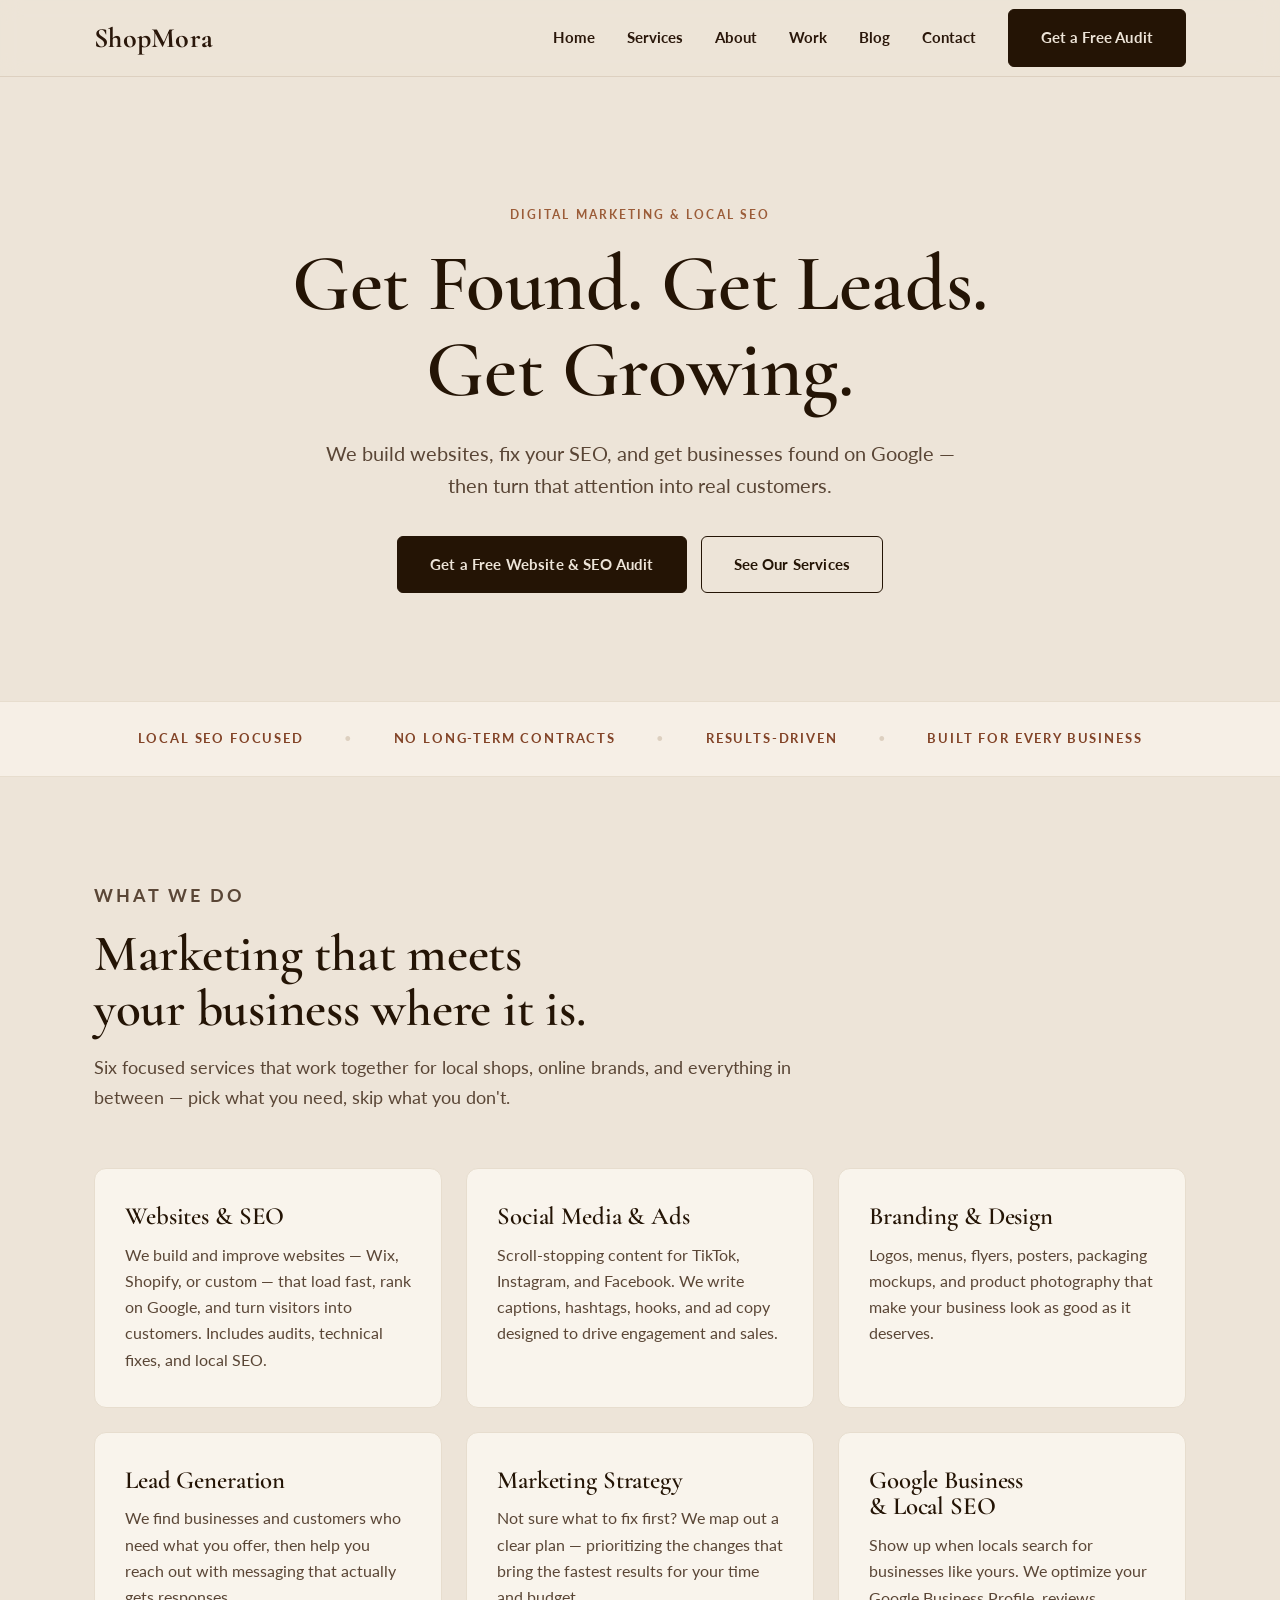
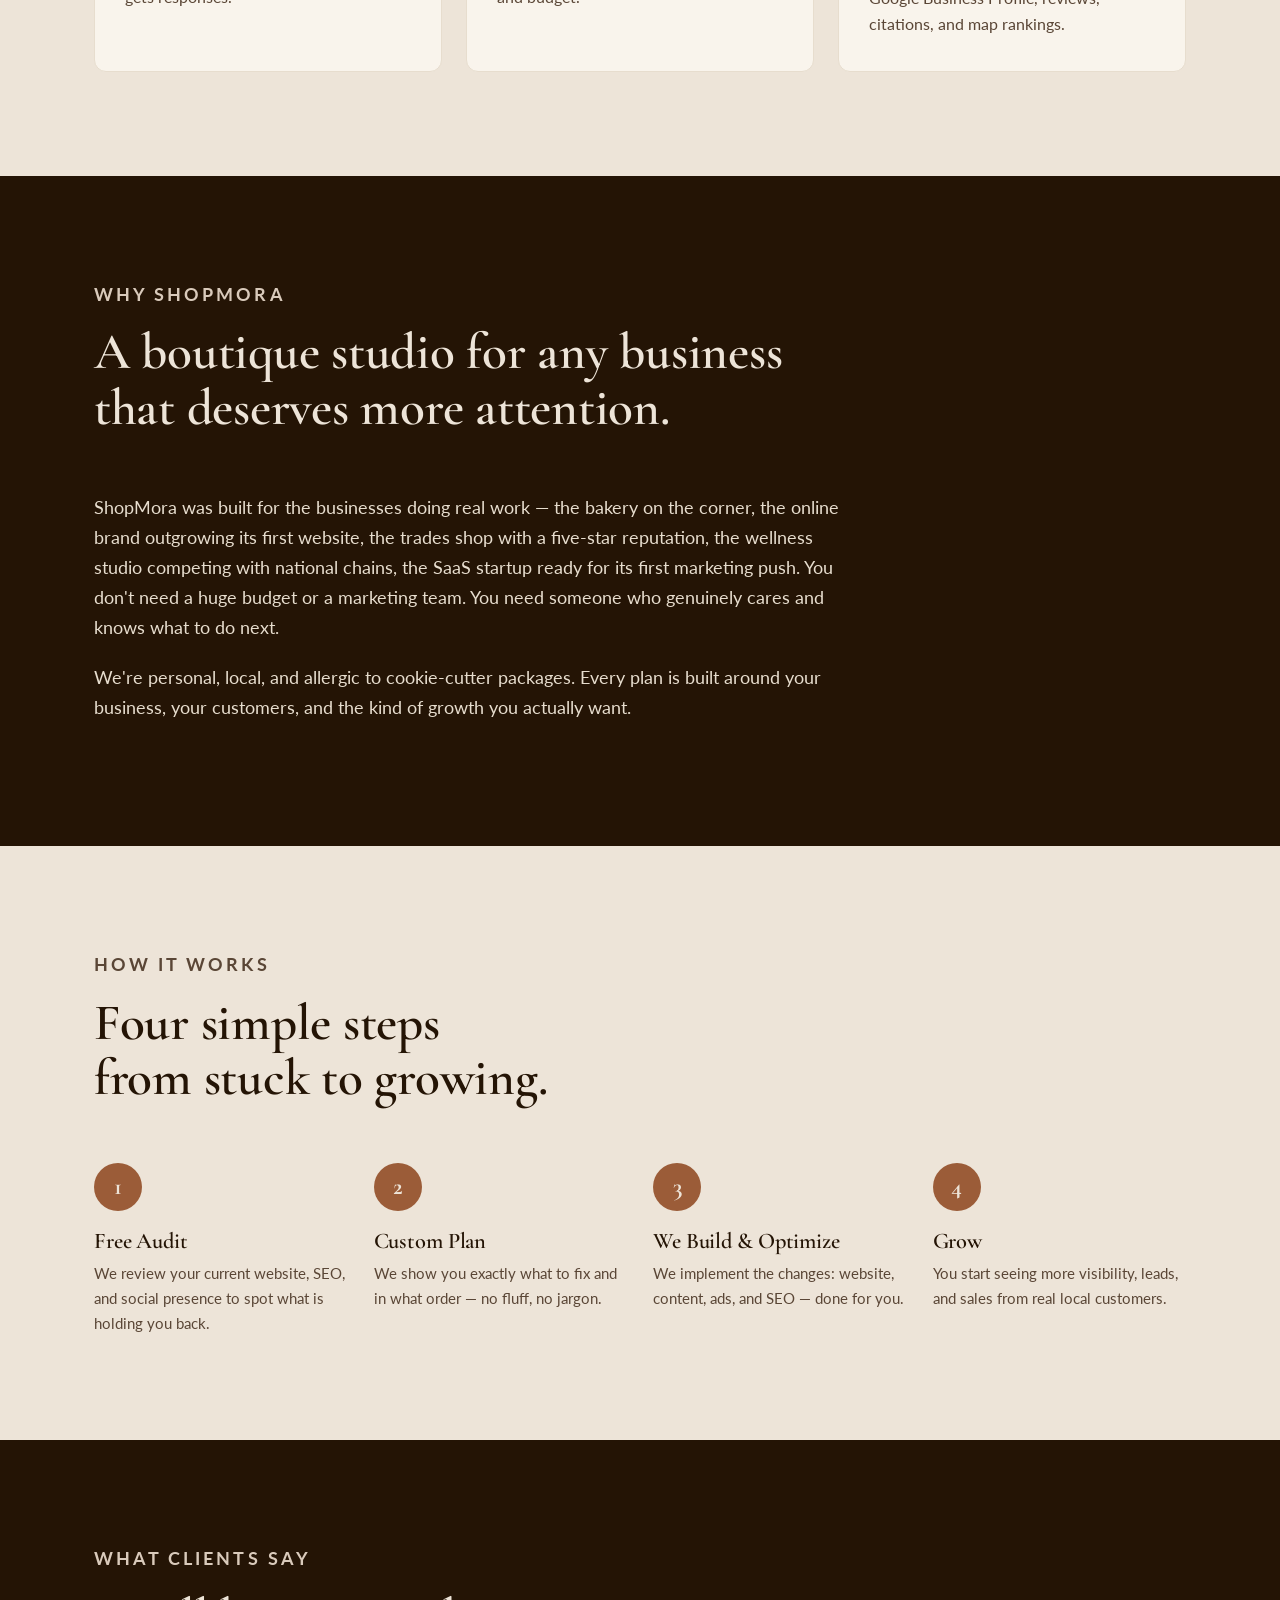
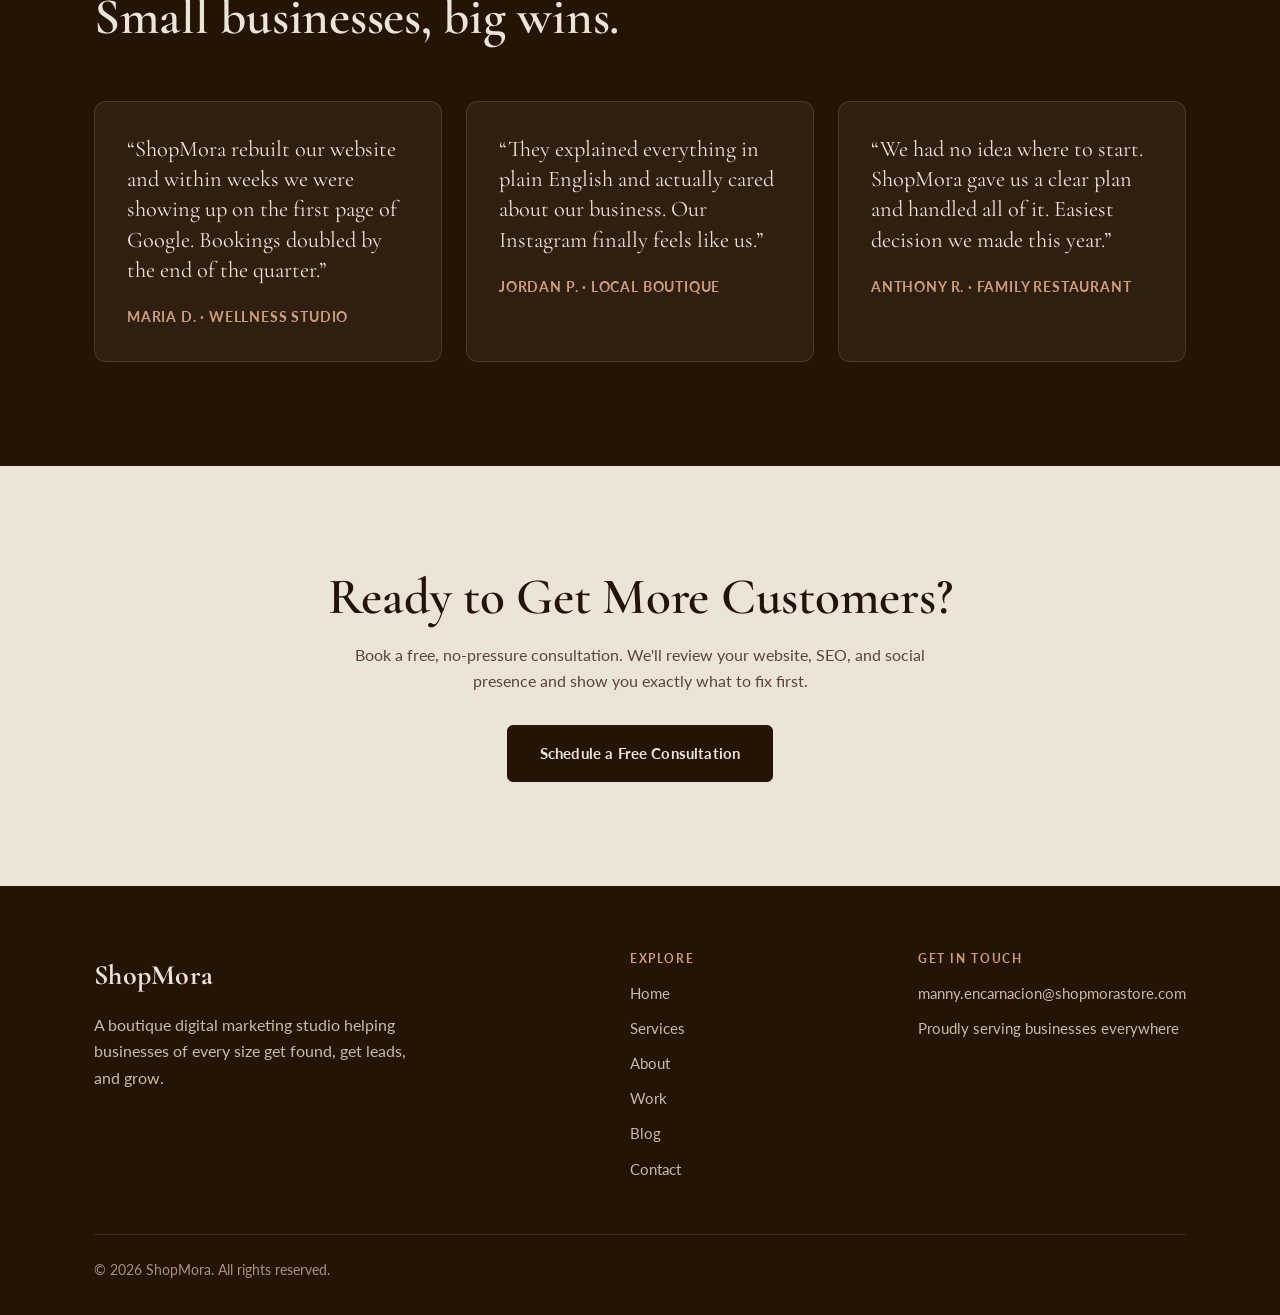
==== index.html @ d922adeb "Add /audit landing page + /thank-you conversion page; fix mobile hero - audit.html: single-offer lan" ====
<!DOCTYPE html>
<html lang="en">
<head>
<meta charset="UTF-8">
<meta name="viewport" content="width=device-width, initial-scale=1">
<title>Digital Marketing &amp; Local SEO for Small Businesses | ShopMora</title>
<meta name="description" content="ShopMora is a boutique digital marketing studio. We build fast websites, rank you on Google, and turn online attention into real customers. Get a free audit.">
<link rel="canonical" href="https://shopmorastore.com/">
<meta property="og:type" content="website">
<meta property="og:title" content="Digital Marketing &amp; Local SEO for Small Businesses | ShopMora">
<meta property="og:description" content="Boutique digital marketing: websites, SEO, social, and strategy that turn attention into customers.">
<meta property="og:url" content="https://shopmorastore.com/">
<meta property="og:image" content="https://shopmorastore.com/assets/og-image.jpg">
<meta name="twitter:card" content="summary_large_image">
<meta name="twitter:title" content="Digital Marketing &amp; Local SEO for Small Businesses | ShopMora">
<meta name="twitter:description" content="Boutique digital marketing: websites, SEO, social, and strategy that turn attention into customers.">
<link rel="preconnect" href="https://fonts.googleapis.com">
<link rel="preconnect" href="https://fonts.gstatic.com" crossorigin>
<link href="https://fonts.googleapis.com/css2?family=Cormorant+Garamond:wght@500;600;700&family=Lato:wght@400;700&display=swap" rel="stylesheet">
<link rel="stylesheet" href="styles.css">
<script type="application/ld+json">
{"@context":"https://schema.org","@type":"ProfessionalService","name":"ShopMora",
"description":"Boutique digital marketing studio offering websites, SEO, social media, branding, and marketing strategy for small businesses.",
"url":"https://shopmorastore.com","email":"manny.encarnacion@shopmorastore.com",
"areaServed":"US","priceRange":"$$",
"serviceType":["Web Design","Search Engine Optimization","Local SEO","Social Media Marketing","Branding","Marketing Strategy"]}
</script>
</head>
<body>
<a href="#main" class="skip">Skip to content</a>

<header class="site">
  <div class="wrap nav">
    <a class="brand" href="/">ShopMora</a>
    <nav class="nav-links" id="nav" aria-label="Primary">
      <a href="/">Home</a>
      <a href="/services">Services</a>
      <a href="/about">About</a>
      <a href="/work">Work</a>
      <a href="/blog">Blog</a>
      <a href="/contact">Contact</a>
      <a class="btn btn-primary" href="/contact">Get a Free Audit</a>
    </nav>
    <button class="menu-toggle" aria-label="Menu" aria-expanded="false" aria-controls="nav">&#9776;</button>
  </div>
</header>

<main id="main">
  <section class="hero">
    <div class="wrap">
      <p class="eyebrow">Digital Marketing &amp; Local SEO</p>
      <h1>Get Found. Get Leads.<br class="br-lg">Get Growing.</h1>
      <p class="lead">We build websites, fix your SEO, and get businesses found on Google &mdash; then turn that attention into real customers.</p>
      <div class="hero-actions">
        <a class="btn btn-primary" href="/contact">Get a Free Website &amp; SEO Audit</a>
        <a class="btn btn-ghost" href="/services">See Our Services</a>
      </div>
    </div>
  </section>

  <div class="trust">
    <div class="wrap">
      <span>Local SEO Focused</span><span class="dot">&bull;</span>
      <span>No Long-Term Contracts</span><span class="dot">&bull;</span>
      <span>Results-Driven</span><span class="dot">&bull;</span>
      <span>Built for Every Business</span>
    </div>
  </div>

  <section>
    <div class="wrap">
      <div class="section-head reveal">
        <p class="eyebrow">What We Do</p>
        <h2>Marketing that meets your business where it is.</h2>
        <p>Six focused services that work together for local shops, online brands, and everything in between &mdash; pick what you need, skip what you don't.</p>
      </div>
      <div class="grid">
        <div class="card reveal"><h3>Websites &amp; SEO</h3><p>We build and improve websites &mdash; Wix, Shopify, or custom &mdash; that load fast, rank on Google, and turn visitors into customers. Includes audits, technical fixes, and local SEO.</p></div>
        <div class="card reveal"><h3>Social Media &amp; Ads</h3><p>Scroll-stopping content for TikTok, Instagram, and Facebook. We write captions, hashtags, hooks, and ad copy designed to drive engagement and sales.</p></div>
        <div class="card reveal"><h3>Branding &amp; Design</h3><p>Logos, menus, flyers, posters, packaging mockups, and product photography that make your business look as good as it deserves.</p></div>
        <div class="card reveal"><h3>Lead Generation</h3><p>We find businesses and customers who need what you offer, then help you reach out with messaging that actually gets responses.</p></div>
        <div class="card reveal"><h3>Marketing Strategy</h3><p>Not sure what to fix first? We map out a clear plan &mdash; prioritizing the changes that bring the fastest results for your time and budget.</p></div>
        <div class="card reveal"><h3>Google Business &amp; Local SEO</h3><p>Show up when locals search for businesses like yours. We optimize your Google Business Profile, reviews, citations, and map rankings.</p></div>
      </div>
    </div>
  </section>

  <section class="band-dark">
    <div class="wrap">
      <div class="section-head reveal">
        <p class="eyebrow">Why ShopMora</p>
        <h2>A boutique studio for any business that deserves more attention.</h2>
      </div>
      <div class="prose reveal">
        <p>ShopMora was built for the businesses doing real work &mdash; the bakery on the corner, the online brand outgrowing its first website, the trades shop with a five-star reputation, the wellness studio competing with national chains, the SaaS startup ready for its first marketing push. You don't need a huge budget or a marketing team. You need someone who genuinely cares and knows what to do next.</p>
        <p>We're personal, local, and allergic to cookie-cutter packages. Every plan is built around your business, your customers, and the kind of growth you actually want.</p>
      </div>
    </div>
  </section>

  <section>
    <div class="wrap">
      <div class="section-head reveal">
        <p class="eyebrow">How It Works</p>
        <h2>Four simple steps from stuck to growing.</h2>
      </div>
      <div class="steps">
        <div class="step reveal"><div class="num">1</div><h3>Free Audit</h3><p>We review your current website, SEO, and social presence to spot what is holding you back.</p></div>
        <div class="step reveal"><div class="num">2</div><h3>Custom Plan</h3><p>We show you exactly what to fix and in what order &mdash; no fluff, no jargon.</p></div>
        <div class="step reveal"><div class="num">3</div><h3>We Build &amp; Optimize</h3><p>We implement the changes: website, content, ads, and SEO &mdash; done for you.</p></div>
        <div class="step reveal"><div class="num">4</div><h3>Grow</h3><p>You start seeing more visibility, leads, and sales from real local customers.</p></div>
      </div>
    </div>
  </section>

  <section class="band-dark">
    <div class="wrap">
      <div class="section-head reveal">
        <p class="eyebrow">What Clients Say</p>
        <h2>Small businesses, big wins.</h2>
      </div>
      <div class="quotes">
        <div class="quote reveal"><blockquote>&ldquo;ShopMora rebuilt our website and within weeks we were showing up on the first page of Google. Bookings doubled by the end of the quarter.&rdquo;</blockquote><cite>Maria D. &middot; Wellness Studio</cite></div>
        <div class="quote reveal"><blockquote>&ldquo;They explained everything in plain English and actually cared about our business. Our Instagram finally feels like us.&rdquo;</blockquote><cite>Jordan P. &middot; Local Boutique</cite></div>
        <div class="quote reveal"><blockquote>&ldquo;We had no idea where to start. ShopMora gave us a clear plan and handled all of it. Easiest decision we made this year.&rdquo;</blockquote><cite>Anthony R. &middot; Family Restaurant</cite></div>
      </div>
    </div>
  </section>

  <section class="cta">
    <div class="wrap reveal">
      <h2>Ready to Get More Customers?</h2>
      <p>Book a free, no-pressure consultation. We'll review your website, SEO, and social presence and show you exactly what to fix first.</p>
      <a class="btn btn-primary" href="/contact">Schedule a Free Consultation</a>
    </div>
  </section>
</main>

<footer class="site">
  <div class="wrap">
    <div class="foot-grid">
      <div>
        <a class="brand" href="/">ShopMora</a>
        <p style="margin-top:14px;max-width:320px;">A boutique digital marketing studio helping businesses of every size get found, get leads, and grow.</p>
      </div>
      <div>
        <h4>Explore</h4>
        <ul>
          <li><a href="/">Home</a></li>
          <li><a href="/services">Services</a></li>
          <li><a href="/about">About</a></li>
          <li><a href="/work">Work</a></li>
          <li><a href="/blog">Blog</a></li>
          <li><a href="/contact">Contact</a></li>
        </ul>
      </div>
      <div>
        <h4>Get in Touch</h4>
        <ul>
          <li><a href="mailto:manny.encarnacion@shopmorastore.com">manny.encarnacion@shopmorastore.com</a></li>
          <li>Proudly serving businesses everywhere</li>
        </ul>
      </div>
    </div>
    <div class="foot-bottom">&copy; <span id="yr"></span> ShopMora. All rights reserved.</div>
  </div>
</footer>

<script>
document.getElementById('yr').textContent=new Date().getFullYear();
(function(){var t=document.querySelector('.menu-toggle'),n=document.getElementById('nav');
if(t)t.addEventListener('click',function(){var o=n.classList.toggle('open');t.setAttribute('aria-expanded',o)});
var els=document.querySelectorAll('.reveal');
if('IntersectionObserver'in window){var io=new IntersectionObserver(function(es){es.forEach(function(e){if(e.isIntersecting){e.target.classList.add('in');io.unobserve(e.target)}})},{threshold:.12});els.forEach(function(el){io.observe(el)})}
else{els.forEach(function(el){el.classList.add('in')})}})();
</script>
</body>
</html>
---- styles.css ----
/* ShopMora — luxury system (brand: cream/brown, Cormorant + Lato) */
:root{
  --cream:#ede4d8; --surface:#f6efe6; --surface-2:#f9f4ec;
  --ink:#241405; --text:#2a170a; --muted:#5a4636; --muted-1:#5a4636;
  --brown:#9b5c38; --brown-deep:#824327; --line:#ddd0c0; --line-soft:#e7ddce;
  --max:1140px; --radius:12px;
  --shadow:0 18px 40px rgba(42,23,10,.09);
}
*{box-sizing:border-box;margin:0;padding:0}
html{scroll-behavior:smooth}
body{font-family:'Lato',system-ui,-apple-system,sans-serif;color:var(--text);background:var(--cream);line-height:1.65;-webkit-font-smoothing:antialiased;text-rendering:optimizeLegibility}
h1,h2,h3,h4{font-family:'Cormorant Garamond',Georgia,serif;font-weight:600;line-height:1.08;letter-spacing:-.005em;color:var(--ink);text-wrap:balance}
a{color:inherit;text-decoration:none}
img{max-width:100%;height:auto;display:block}
.wrap{max-width:var(--max);margin:0 auto;padding:0 24px}
.skip{position:absolute;left:-9999px}
.skip:focus{left:12px;top:12px;z-index:100;background:var(--ink);color:var(--cream);padding:10px 18px;border-radius:6px}
.eyebrow{text-transform:uppercase;letter-spacing:.17em;font-size:.76rem;font-weight:700;color:var(--brown);margin-bottom:16px}

/* buttons */
.btn{display:inline-block;padding:15px 32px;border-radius:6px;font-weight:700;font-size:.95rem;letter-spacing:.01em;cursor:pointer;border:1.5px solid var(--ink);transition:transform .2s ease,background .2s ease,color .2s ease,border-color .2s ease}
.btn:focus-visible{outline:3px solid var(--brown);outline-offset:3px}
.btn-primary{background:var(--ink);color:var(--cream)}
.btn-primary:hover{background:var(--brown);border-color:var(--brown);transform:translateY(-2px)}
.btn-ghost{background:transparent;color:var(--ink)}
.btn-ghost:hover{background:var(--ink);color:var(--cream)}

/* header */
header.site{position:sticky;top:0;z-index:50;background:rgba(237,228,216,.9);backdrop-filter:blur(10px);border-bottom:1px solid var(--line)}
.nav{display:flex;align-items:center;justify-content:space-between;height:76px}
.brand{font-family:'Cormorant Garamond',serif;font-size:1.75rem;font-weight:700;letter-spacing:.01em}
.nav-links{display:flex;align-items:center;gap:32px}
.nav-links a{font-size:.95rem;font-weight:700}
.nav-links a:not(.btn):hover{color:var(--brown)}
.menu-toggle{display:none;background:none;border:0;font-size:1.5rem;cursor:pointer;color:var(--ink)}

/* sections */
section{padding:104px 0}
.section-head{max-width:720px;margin-bottom:56px}
.section-head h2{font-size:clamp(2.1rem,4.5vw,3.2rem);margin-bottom:16px}
.section-head p{font-size:1.12rem;color:var(--muted-1)}

/* hero */
.hero{padding:128px 0 108px;text-align:center}
.hero h1{font-size:clamp(2.4rem,6.5vw,5rem)}
.hero .lead{font-size:1.22rem;max-width:660px;margin:24px auto 34px;color:var(--muted-1)}
.hero-actions{display:flex;gap:14px;justify-content:center;flex-wrap:wrap}

/* trust strip */
.trust{background:var(--surface);border-block:1px solid var(--line-soft);padding:26px 0}
.trust .wrap{display:flex;gap:14px 40px;justify-content:center;flex-wrap:wrap;align-items:center}
.trust span{font-size:.82rem;letter-spacing:.14em;text-transform:uppercase;font-weight:700;color:var(--brown-deep)}
.trust .dot{color:var(--line);font-weight:400}

/* grid cards */
.grid{display:grid;grid-template-columns:repeat(3,1fr);gap:24px}
.grid--cards{align-items:start}
.card{display:flex;flex-direction:column;background:var(--surface-2);border:1px solid var(--line-soft);border-radius:var(--radius);padding:34px 30px;transition:transform .22s ease,box-shadow .22s ease}
.card .eyebrow{margin-bottom:14px}
.card-foot{margin-top:22px}
.card:hover{transform:translateY(-4px);box-shadow:var(--shadow)}
.card h3{font-size:1.55rem;margin-bottom:12px}
.card p{color:var(--muted-1);font-size:.99rem}

/* steps */
.steps{display:grid;grid-template-columns:repeat(4,1fr);gap:26px}
.step .num{width:48px;height:48px;border-radius:50%;background:var(--brown);color:var(--cream);display:flex;align-items:center;justify-content:center;font-family:'Cormorant Garamond',serif;font-size:1.5rem;font-weight:700;margin-bottom:18px}
.step h3{font-size:1.4rem;margin-bottom:8px}
.step p{color:var(--muted-1);font-size:.95rem}

/* dark band */
.band-dark{background:var(--ink);color:var(--cream)}
.band-dark h2,.band-dark h3,.band-dark .brand{color:var(--cream)}
.band-dark p{color:#d9cabb}
.band-dark .eyebrow{color:#cf9d7c}

/* testimonials */
.quotes{display:grid;grid-template-columns:repeat(3,1fr);gap:24px}
.quote{background:rgba(255,255,255,.05);border:1px solid rgba(255,255,255,.12);border-radius:var(--radius);padding:32px}
.quote blockquote{font-family:'Cormorant Garamond',serif;font-size:1.4rem;line-height:1.35;margin-bottom:18px}
.quote cite{font-style:normal;font-size:.85rem;letter-spacing:.06em;color:#cf9d7c;font-weight:700;text-transform:uppercase}

/* cta */
.cta{text-align:center}
.cta h2{font-size:clamp(2.1rem,4.5vw,3.2rem);margin-bottom:16px}
.cta p{max-width:600px;margin:0 auto 30px;color:var(--muted-1)}
.band-dark.cta p{color:#d9cabb}

/* tags / prose */
.tag-row{display:flex;flex-wrap:wrap;gap:12px}
.tag{background:var(--surface-2);border:1px solid var(--line-soft);border-radius:40px;padding:9px 20px;font-size:.9rem;font-weight:700}
.band-dark .tag{background:rgba(255,255,255,.06);border-color:rgba(255,255,255,.14);color:var(--cream)}
.band-dark .prose p{color:#e7ddce}
.band-dark .lead,.band-dark .section-head p{color:#d9cabb}
.prose{max-width:760px}
.prose p{font-size:1.14rem;color:var(--muted-1);margin-bottom:20px}

/* contact */
.contact-grid{display:grid;grid-template-columns:1.1fr .9fr;gap:56px;align-items:start}
.field{margin-bottom:20px}
.field label{display:block;font-weight:700;font-size:.88rem;margin-bottom:7px}
.field input,.field textarea{width:100%;padding:14px 16px;font-size:16px;font-family:inherit;border:1.5px solid var(--line);border-radius:6px;background:var(--surface-2);color:var(--text)}
.field input:focus,.field textarea:focus{outline:none;border-color:var(--brown)}
.field textarea{min-height:150px;resize:vertical}
.contact-info h3{font-size:1.7rem;margin-bottom:18px}
.contact-info p{margin-bottom:16px;color:var(--muted-1)}
.contact-info strong{color:var(--ink)}
form .btn{width:100%;margin-top:4px}

/* footer */
footer.site{background:var(--ink);color:#cbbaa8;padding:66px 0 34px}
footer.site .brand{color:var(--cream)}
.foot-grid{display:grid;grid-template-columns:2fr 1fr 1fr;gap:40px;margin-bottom:42px}
footer.site h4{font-family:'Lato',sans-serif;text-transform:uppercase;letter-spacing:.13em;font-size:.78rem;color:#cf9d7c;margin-bottom:16px;font-weight:700}
footer.site ul{list-style:none}
footer.site li{margin-bottom:10px;font-size:.95rem}
footer.site a:hover{color:var(--cream)}
.foot-bottom{border-top:1px solid rgba(255,255,255,.12);padding-top:24px;font-size:.85rem;color:#a8937d}

/* scroll reveal */
.reveal{opacity:0;transform:translateY(18px);transition:opacity .6s ease,transform .6s ease}
.reveal.in{opacity:1;transform:none}

/* responsive */
@media(max-width:900px){.grid,.steps,.quotes{grid-template-columns:1fr 1fr}.contact-grid{grid-template-columns:1fr;gap:40px}.foot-grid{grid-template-columns:1fr 1fr}}
@media(max-width:640px){
  section{padding:68px 0}
  .grid,.steps,.quotes,.foot-grid{grid-template-columns:1fr}
  /* hero — mobile */
  .hero{padding:56px 0 60px}
  .hero .eyebrow{font-size:.68rem;letter-spacing:.1em;margin-bottom:12px}
  .hero h1{font-size:2.5rem;line-height:1.06}
  .hero .lead{font-size:1.02rem;line-height:1.55;margin:16px auto 28px}
  .hero-actions{flex-direction:column;gap:10px}
  .hero-actions .btn{width:100%}
  .br-lg{display:none}
  .nav-links{display:none}
  .nav-links.open{display:flex;flex-direction:column;position:absolute;top:76px;left:0;right:0;background:var(--cream);border-bottom:1px solid var(--line);padding:20px 24px;gap:18px}
  .menu-toggle{display:block}
}

/* ── landing page (/audit) ───────────────────────────────── */
.lp-head .nav{height:68px}
.lp-tel{font-weight:700;font-size:.95rem;color:var(--ink)}
.lp-tel:hover{color:var(--brown)}
.lp-hero{padding:64px 0 72px}
.lp-grid{display:grid;grid-template-columns:1.05fr .95fr;gap:56px;align-items:center}
.lp-copy h1{font-size:clamp(2.3rem,4.4vw,3.6rem);margin-bottom:20px}
.lp-copy .lead{font-size:1.16rem;color:var(--muted-1);margin-bottom:28px;max-width:56ch}
.lp-ticks{list-style:none;display:grid;gap:12px}
.lp-ticks li{position:relative;padding-left:30px;font-weight:700;font-size:.98rem}
.lp-ticks li::before{content:"";position:absolute;left:0;top:.42em;width:16px;height:9px;border-left:2.5px solid var(--brown);border-bottom:2.5px solid var(--brown);transform:rotate(-45deg)}
.lp-formcard{background:var(--surface-2);border:1px solid var(--line-soft);border-radius:var(--radius);padding:36px 32px;box-shadow:var(--shadow)}
.lp-formtitle{font-size:1.85rem;margin-bottom:6px}
.lp-formsub{font-size:.94rem;color:var(--muted-1);margin-bottom:24px}
.lp-hint{font-size:.82rem;color:var(--muted-1);margin-top:7px}
.lp-fineprint{font-size:.8rem;color:var(--muted-1);margin-top:14px;text-align:center;line-height:1.5}
.lp-h2{font-size:clamp(2.1rem,4.5vw,3.2rem);margin-bottom:24px}
.lp-foot{border:0;padding-top:0;display:flex;gap:18px;flex-wrap:wrap;justify-content:space-between;align-items:center}
.steps--3{grid-template-columns:repeat(3,1fr)}
.band-dark .lp-btn-invert{background:var(--cream);color:var(--ink);border-color:var(--cream)}
.band-dark .lp-btn-invert:hover{background:var(--brown);border-color:var(--brown);color:var(--cream)}
.band-dark .lp-btn-ghost-dark{color:var(--cream);border-color:var(--cream)}
.band-dark .lp-btn-ghost-dark:hover{background:var(--cream);color:var(--ink)}

/* ── thank-you ───────────────────────────────────────────── */
.ty-hero{padding:88px 0 56px}
.ty-mark{width:66px;height:66px;margin:0 auto 26px;border-radius:50%;background:var(--brown);color:var(--cream);display:flex;align-items:center;justify-content:center}
.ty-mark svg{width:32px;height:32px}
.ty-next{padding-top:32px}

@media(max-width:900px){
  .lp-grid{grid-template-columns:1fr;gap:40px}
  .steps--3{grid-template-columns:1fr}
}
@media(max-width:640px){
  .lp-hero{padding:44px 0 56px}
  .lp-copy h1{font-size:2.2rem}
  .lp-copy .lead{font-size:1.02rem}
  .lp-formcard{padding:28px 22px}
  .lp-foot{justify-content:center;text-align:center}
  .ty-hero{padding:60px 0 44px}
}

@media(prefers-reduced-motion:reduce){*{transition:none!important;animation:none!important;scroll-behavior:auto}.reveal{opacity:1;transform:none}}
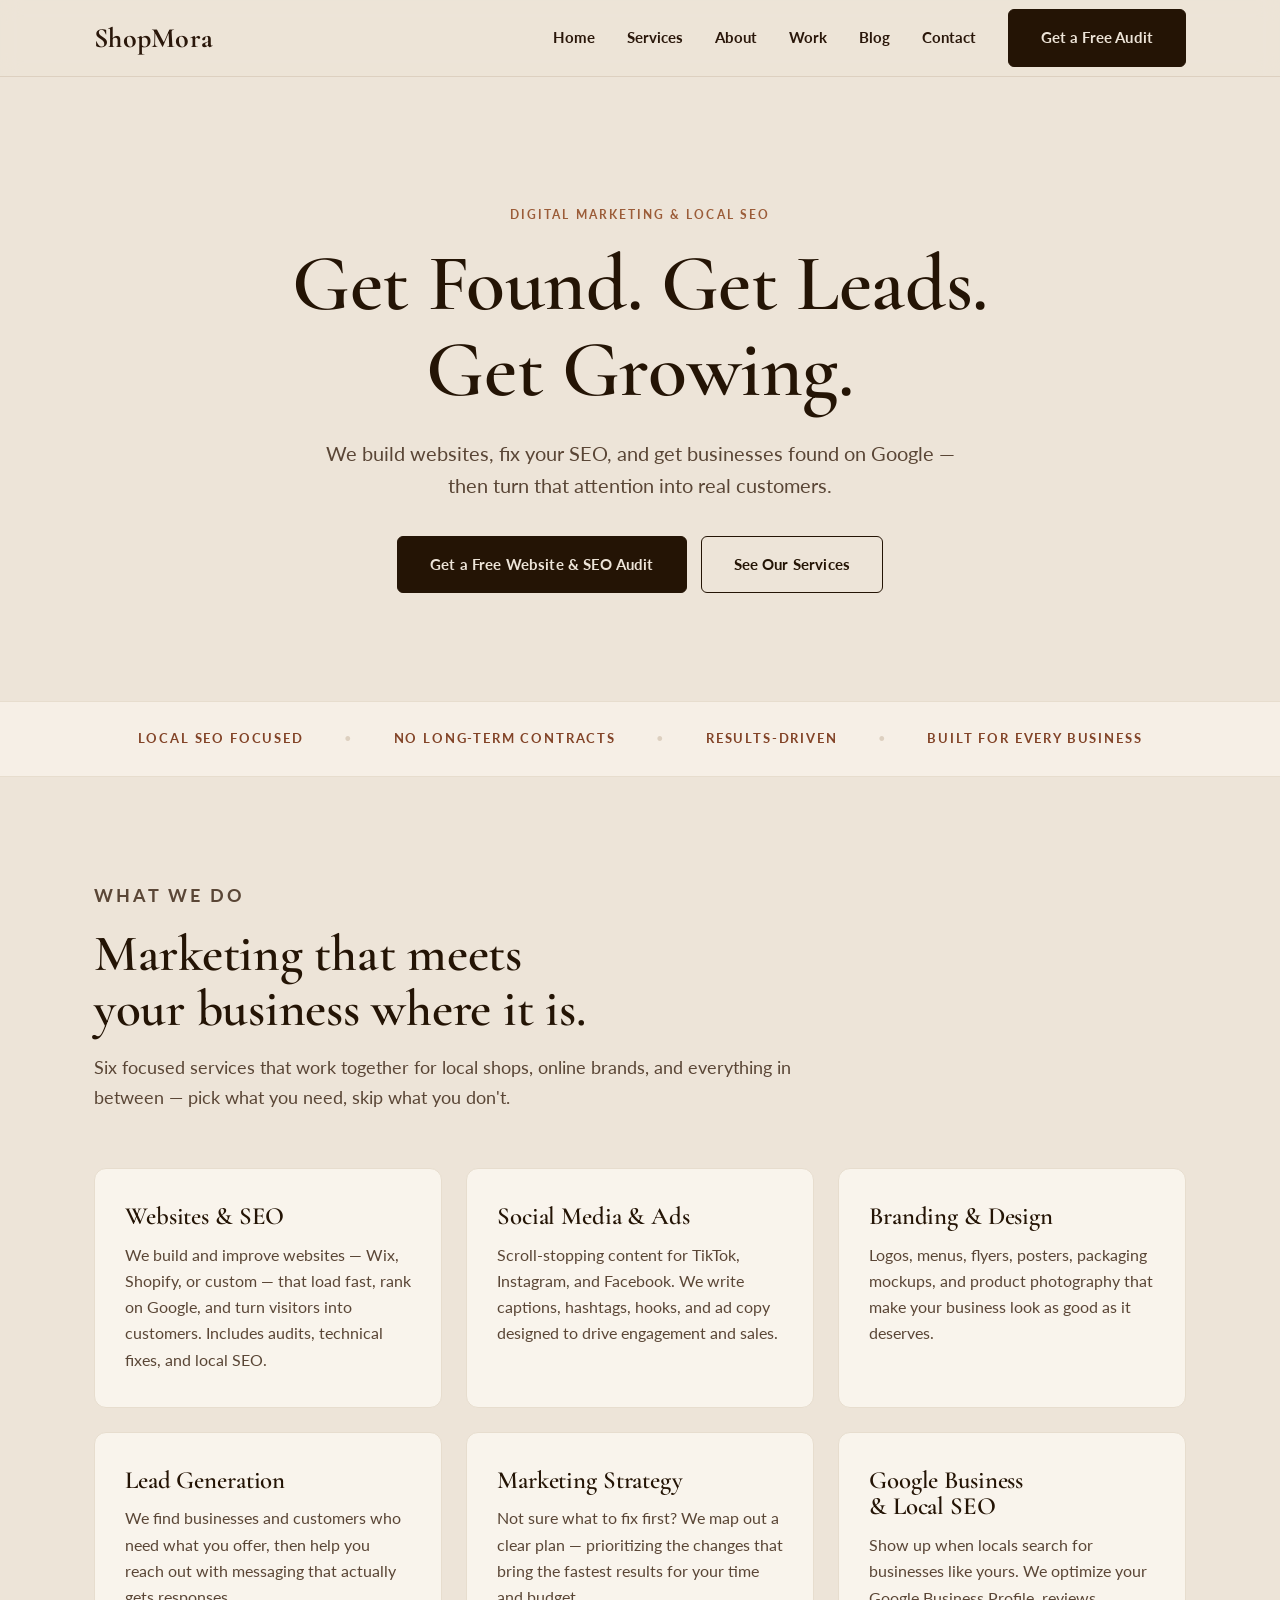
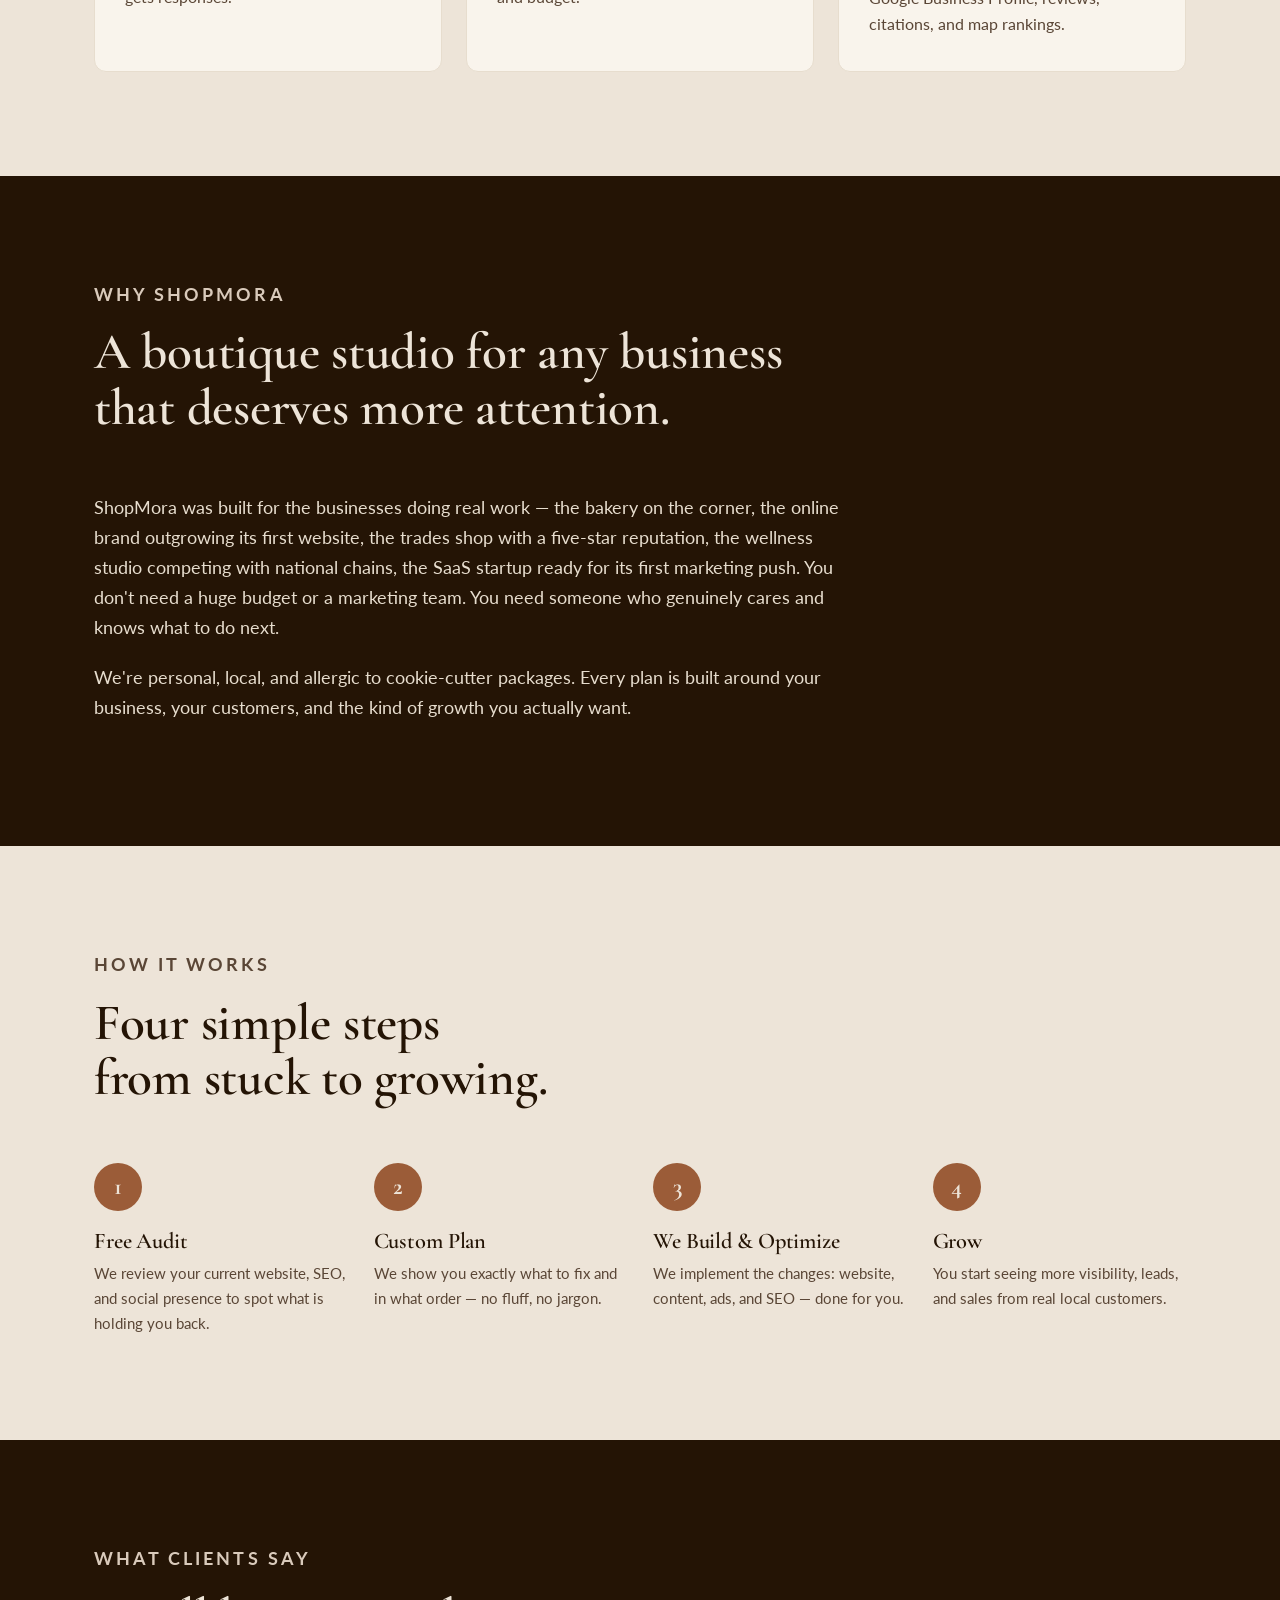
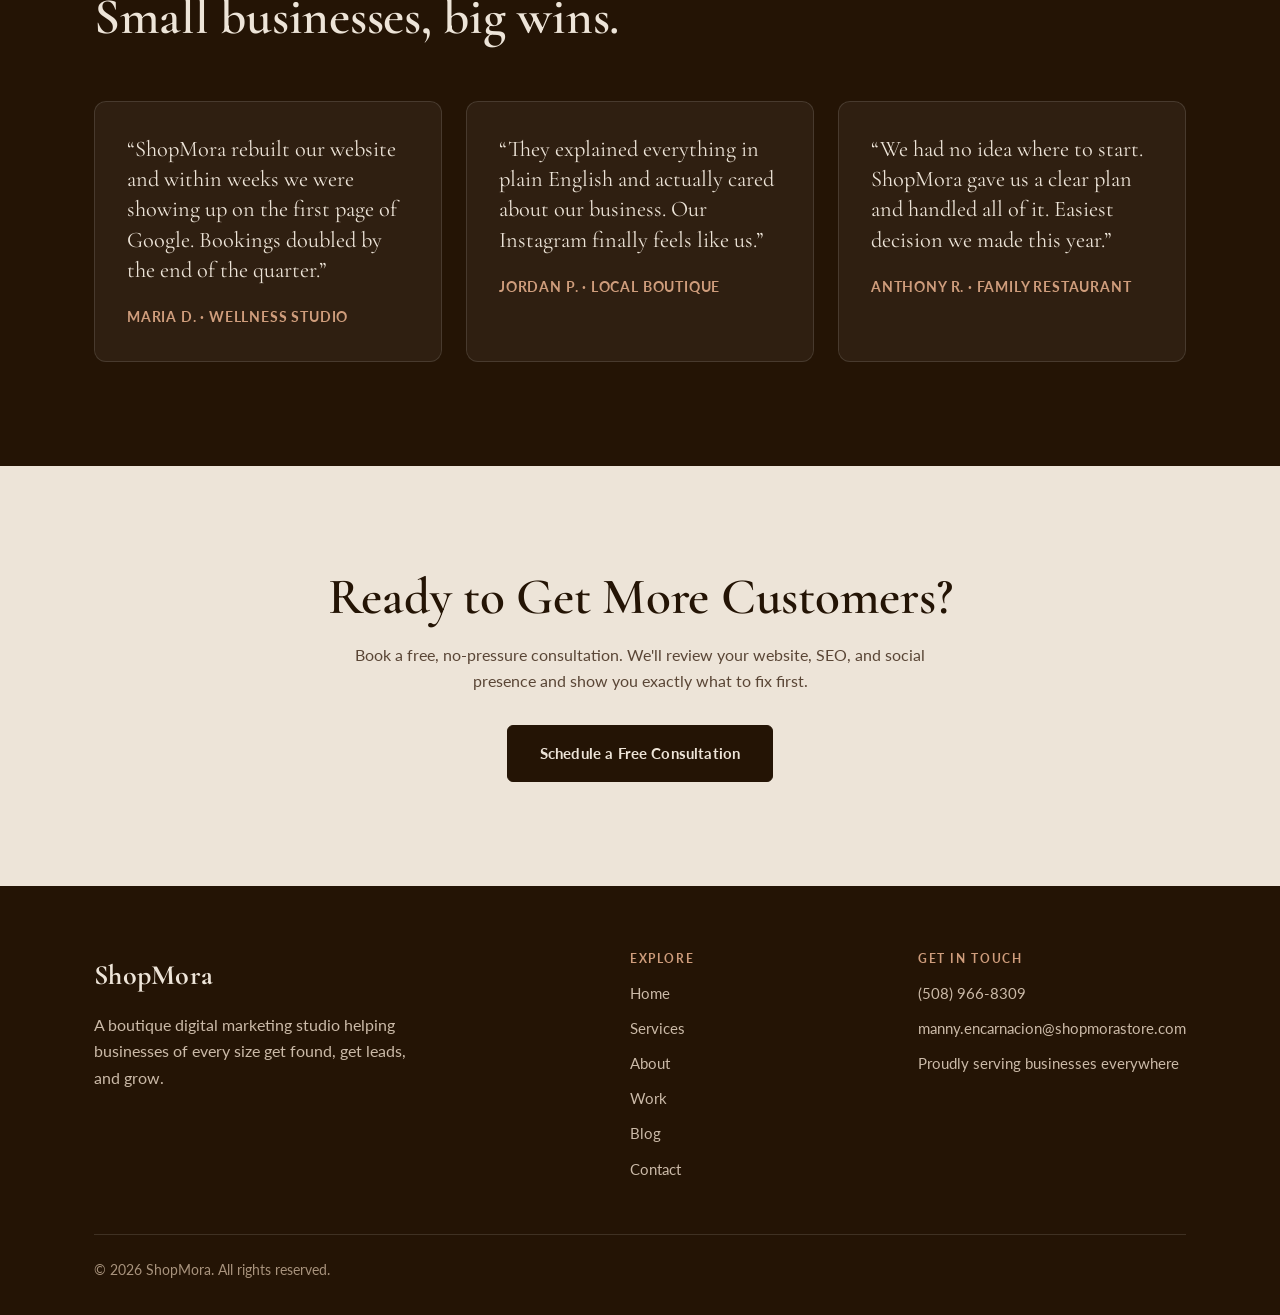
==== commit 6a157945: "SEO: add sitemap.xml + robots.txt; footer phone sitewide; route hero CTA to /audit; enrich home sche" ====
--- a/index.html
+++ b/index.html
@@ -19,11 +19,7 @@
 <link href="https://fonts.googleapis.com/css2?family=Cormorant+Garamond:wght@500;600;700&family=Lato:wght@400;700&display=swap" rel="stylesheet">
 <link rel="stylesheet" href="styles.css">
 <script type="application/ld+json">
-{"@context":"https://schema.org","@type":"ProfessionalService","name":"ShopMora",
-"description":"Boutique digital marketing studio offering websites, SEO, social media, branding, and marketing strategy for small businesses.",
-"url":"https://shopmorastore.com","email":"manny.encarnacion@shopmorastore.com",
-"areaServed":"US","priceRange":"$$",
-"serviceType":["Web Design","Search Engine Optimization","Local SEO","Social Media Marketing","Branding","Marketing Strategy"]}
+{"@context":"https://schema.org","@type":"ProfessionalService","@id":"https://shopmorastore.com/#business","name":"ShopMora","description":"Boutique digital marketing studio offering websites, SEO, social media, branding, and marketing strategy for small businesses.","url":"https://shopmorastore.com","email":"manny.encarnacion@shopmorastore.com","telephone":"+1-508-966-8309","areaServed":{"@type":"Country","name":"United States"},"priceRange":"$$","founder":{"@type":"Person","name":"Manny Encarnacion"},"contactPoint":{"@type":"ContactPoint","telephone":"+1-508-966-8309","email":"manny.encarnacion@shopmorastore.com","contactType":"customer service"},"serviceType":["Web Design","Search Engine Optimization","Local SEO","Social Media Marketing","Branding","Marketing Strategy"]}
 </script>
 </head>
 <body>
@@ -39,7 +35,7 @@
       <a href="/work">Work</a>
       <a href="/blog">Blog</a>
       <a href="/contact">Contact</a>
-      <a class="btn btn-primary" href="/contact">Get a Free Audit</a>
+      <a class="btn btn-primary" href="/audit">Get a Free Audit</a>
     </nav>
     <button class="menu-toggle" aria-label="Menu" aria-expanded="false" aria-controls="nav">&#9776;</button>
   </div>
@@ -52,7 +48,7 @@
       <h1>Get Found. Get Leads.<br class="br-lg">Get Growing.</h1>
       <p class="lead">We build websites, fix your SEO, and get businesses found on Google &mdash; then turn that attention into real customers.</p>
       <div class="hero-actions">
-        <a class="btn btn-primary" href="/contact">Get a Free Website &amp; SEO Audit</a>
+        <a class="btn btn-primary" href="/audit">Get a Free Website &amp; SEO Audit</a>
         <a class="btn btn-ghost" href="/services">See Our Services</a>
       </div>
     </div>
@@ -157,6 +153,7 @@
       <div>
         <h4>Get in Touch</h4>
         <ul>
+          <li><a href="tel:+15089668309">(508) 966-8309</a></li>
           <li><a href="mailto:manny.encarnacion@shopmorastore.com">manny.encarnacion@shopmorastore.com</a></li>
           <li>Proudly serving businesses everywhere</li>
         </ul>
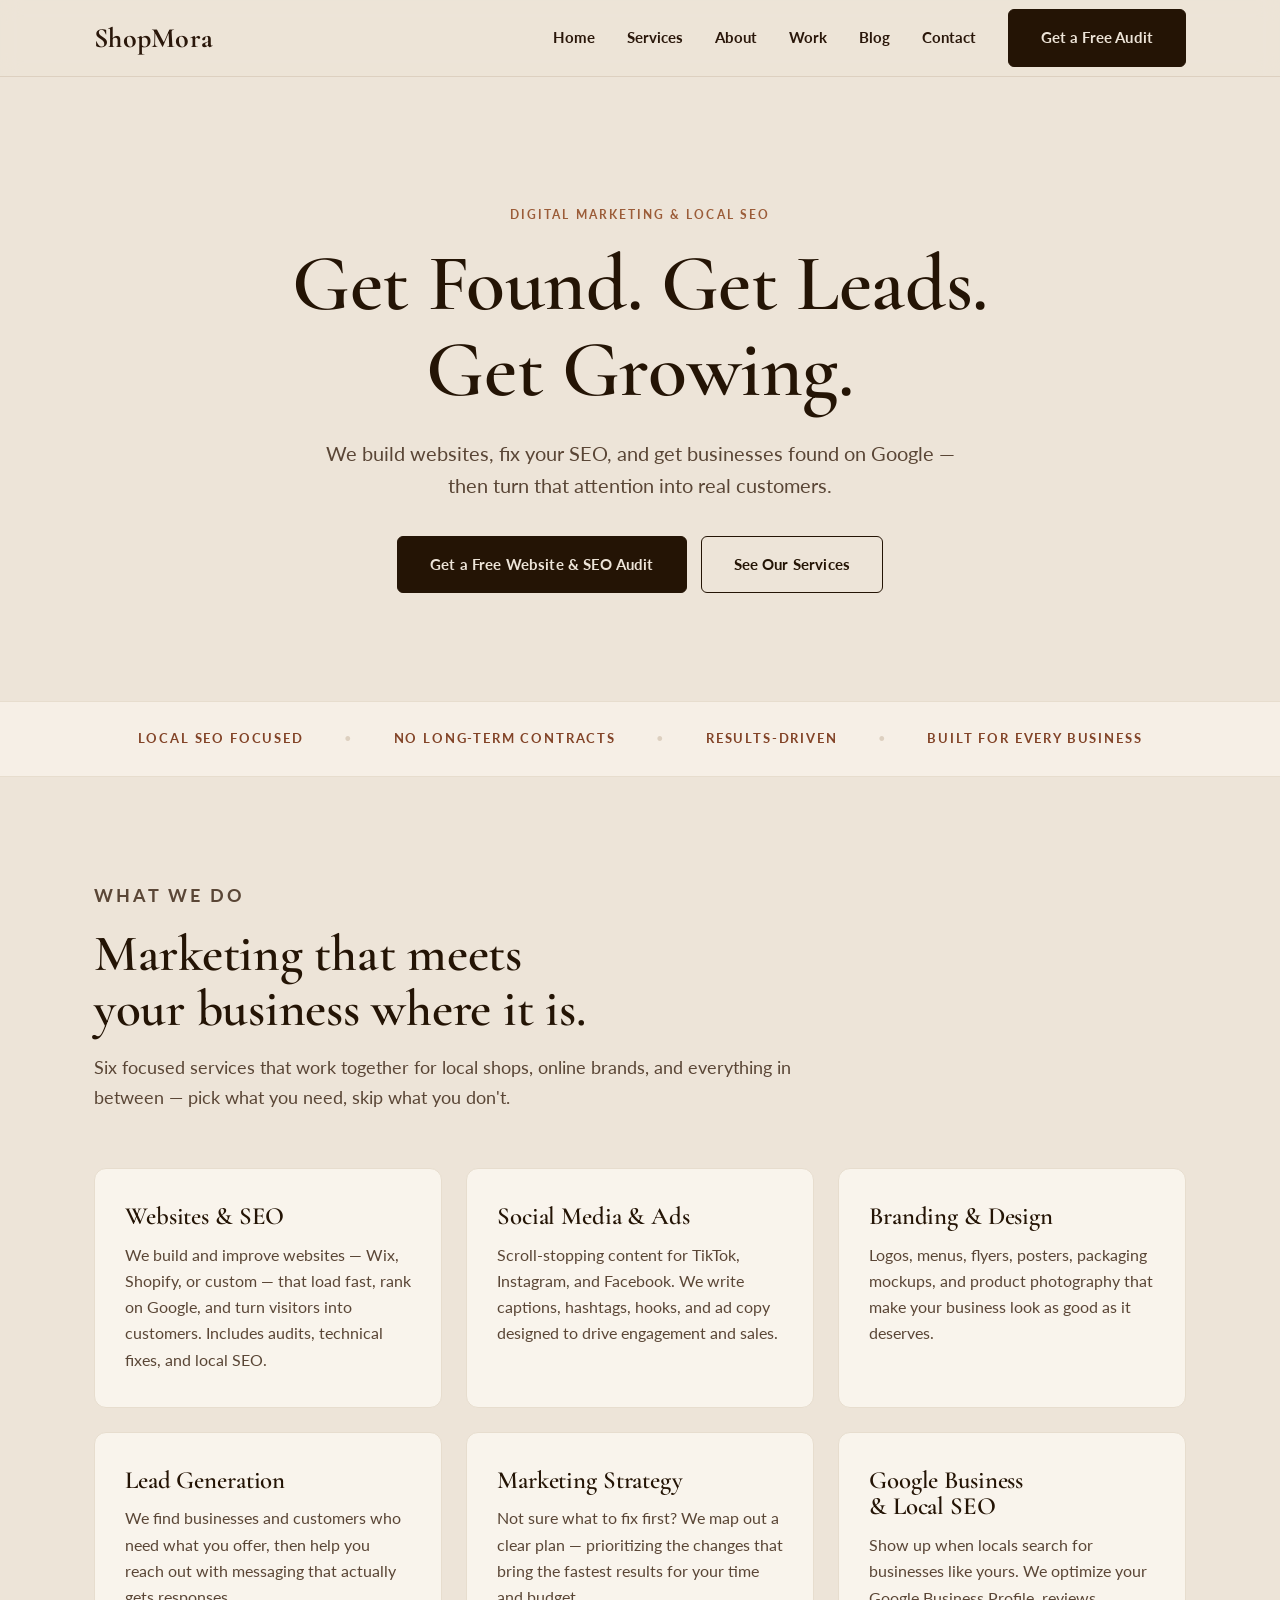
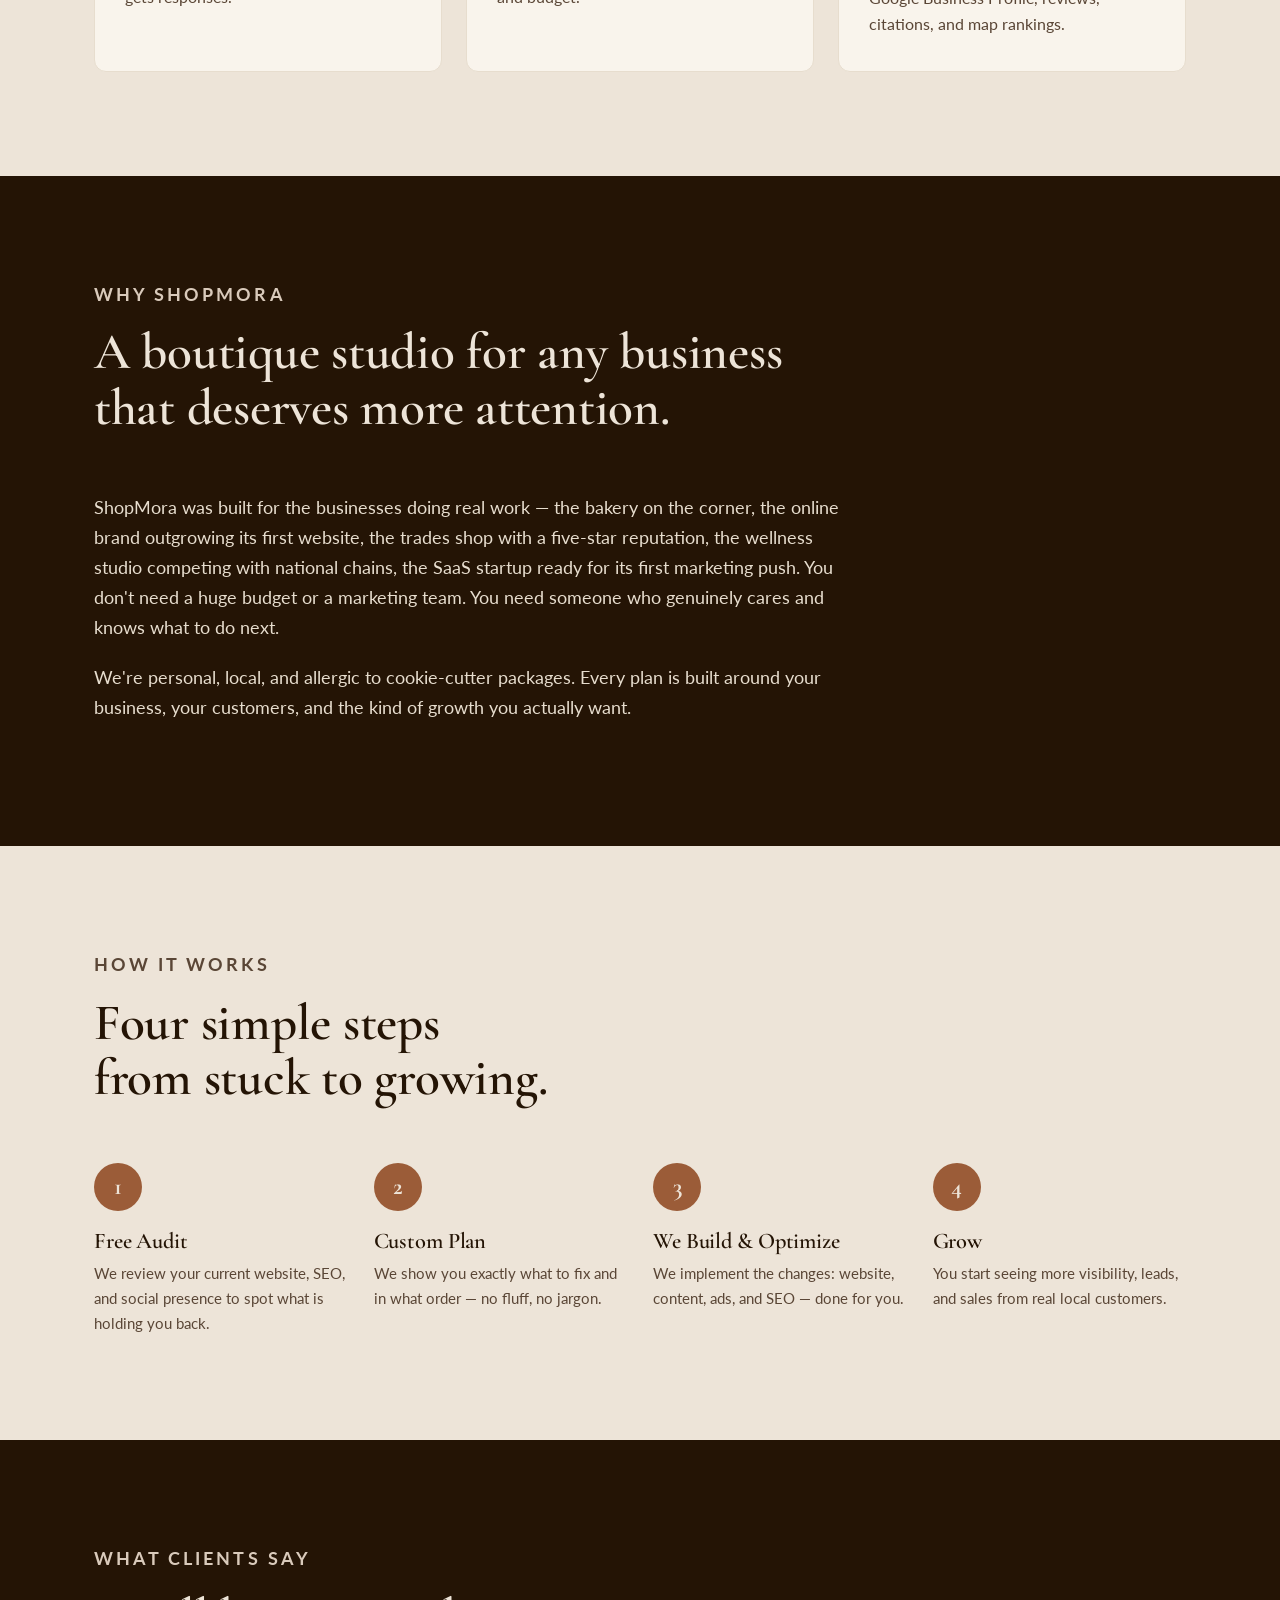
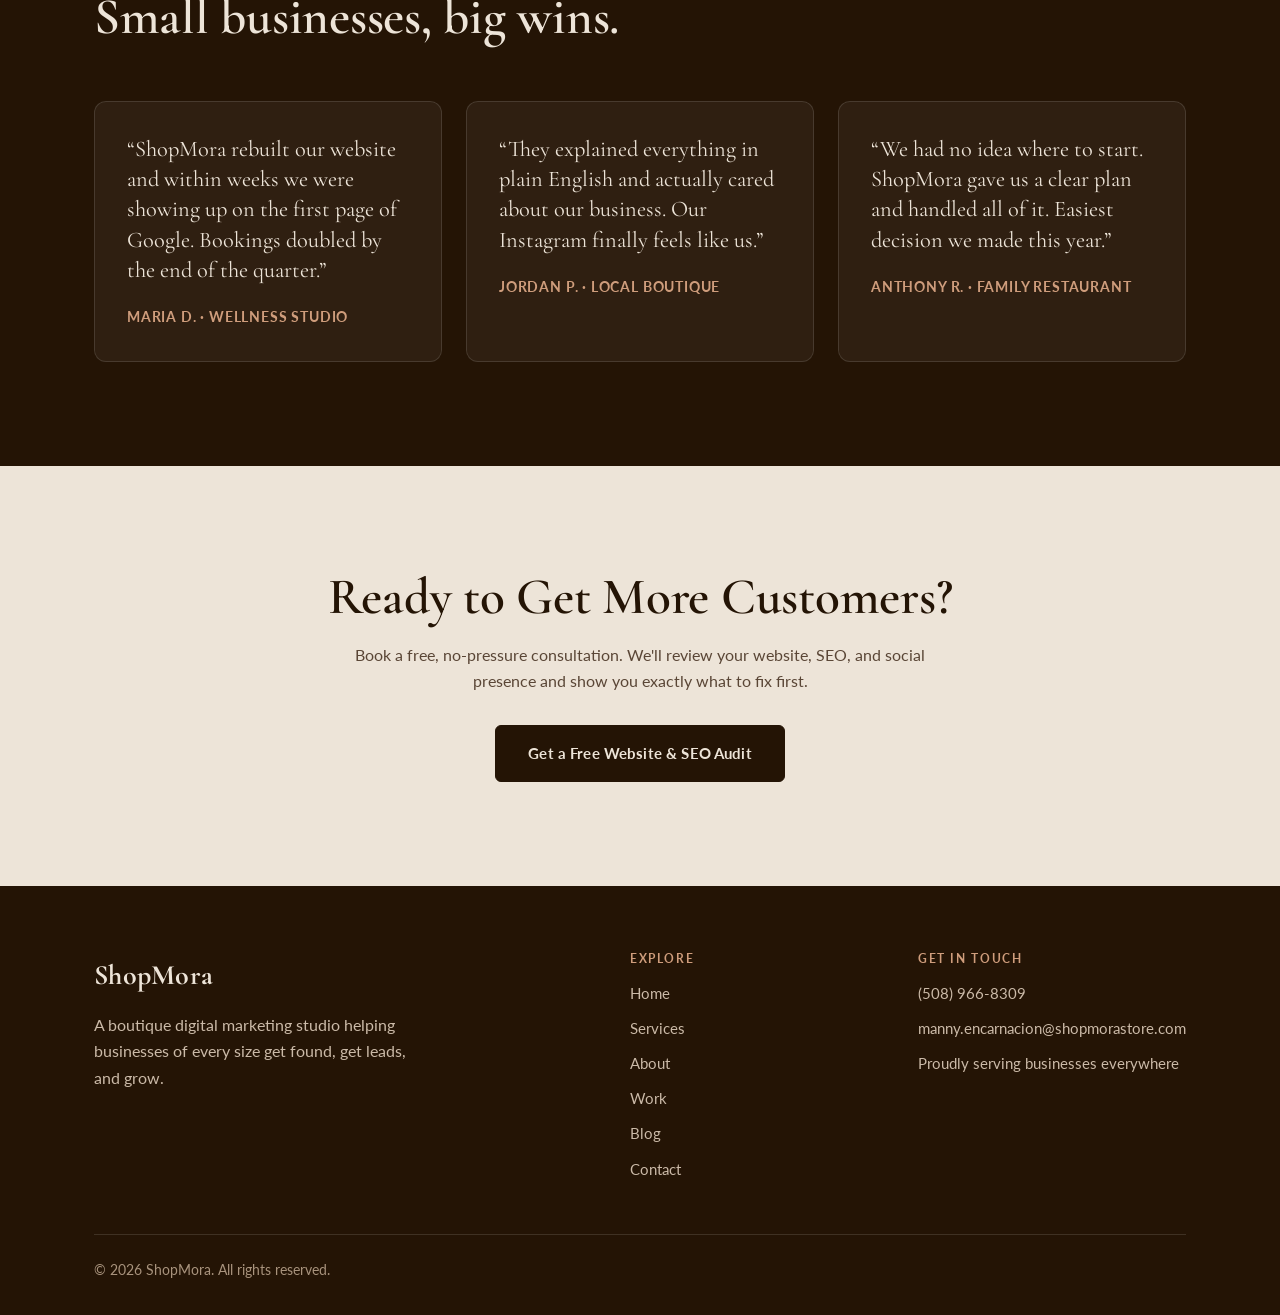
==== commit d194e38a: "Consolidate audit funnel: route remaining consultation CTAs to /audit; add real og-image.jpg (was 40" ====
--- a/index.html
+++ b/index.html
@@ -127,7 +127,7 @@
     <div class="wrap reveal">
       <h2>Ready to Get More Customers?</h2>
       <p>Book a free, no-pressure consultation. We'll review your website, SEO, and social presence and show you exactly what to fix first.</p>
-      <a class="btn btn-primary" href="/contact">Schedule a Free Consultation</a>
+      <a class="btn btn-primary" href="/audit">Get a Free Website &amp; SEO Audit</a>
     </div>
   </section>
 </main>
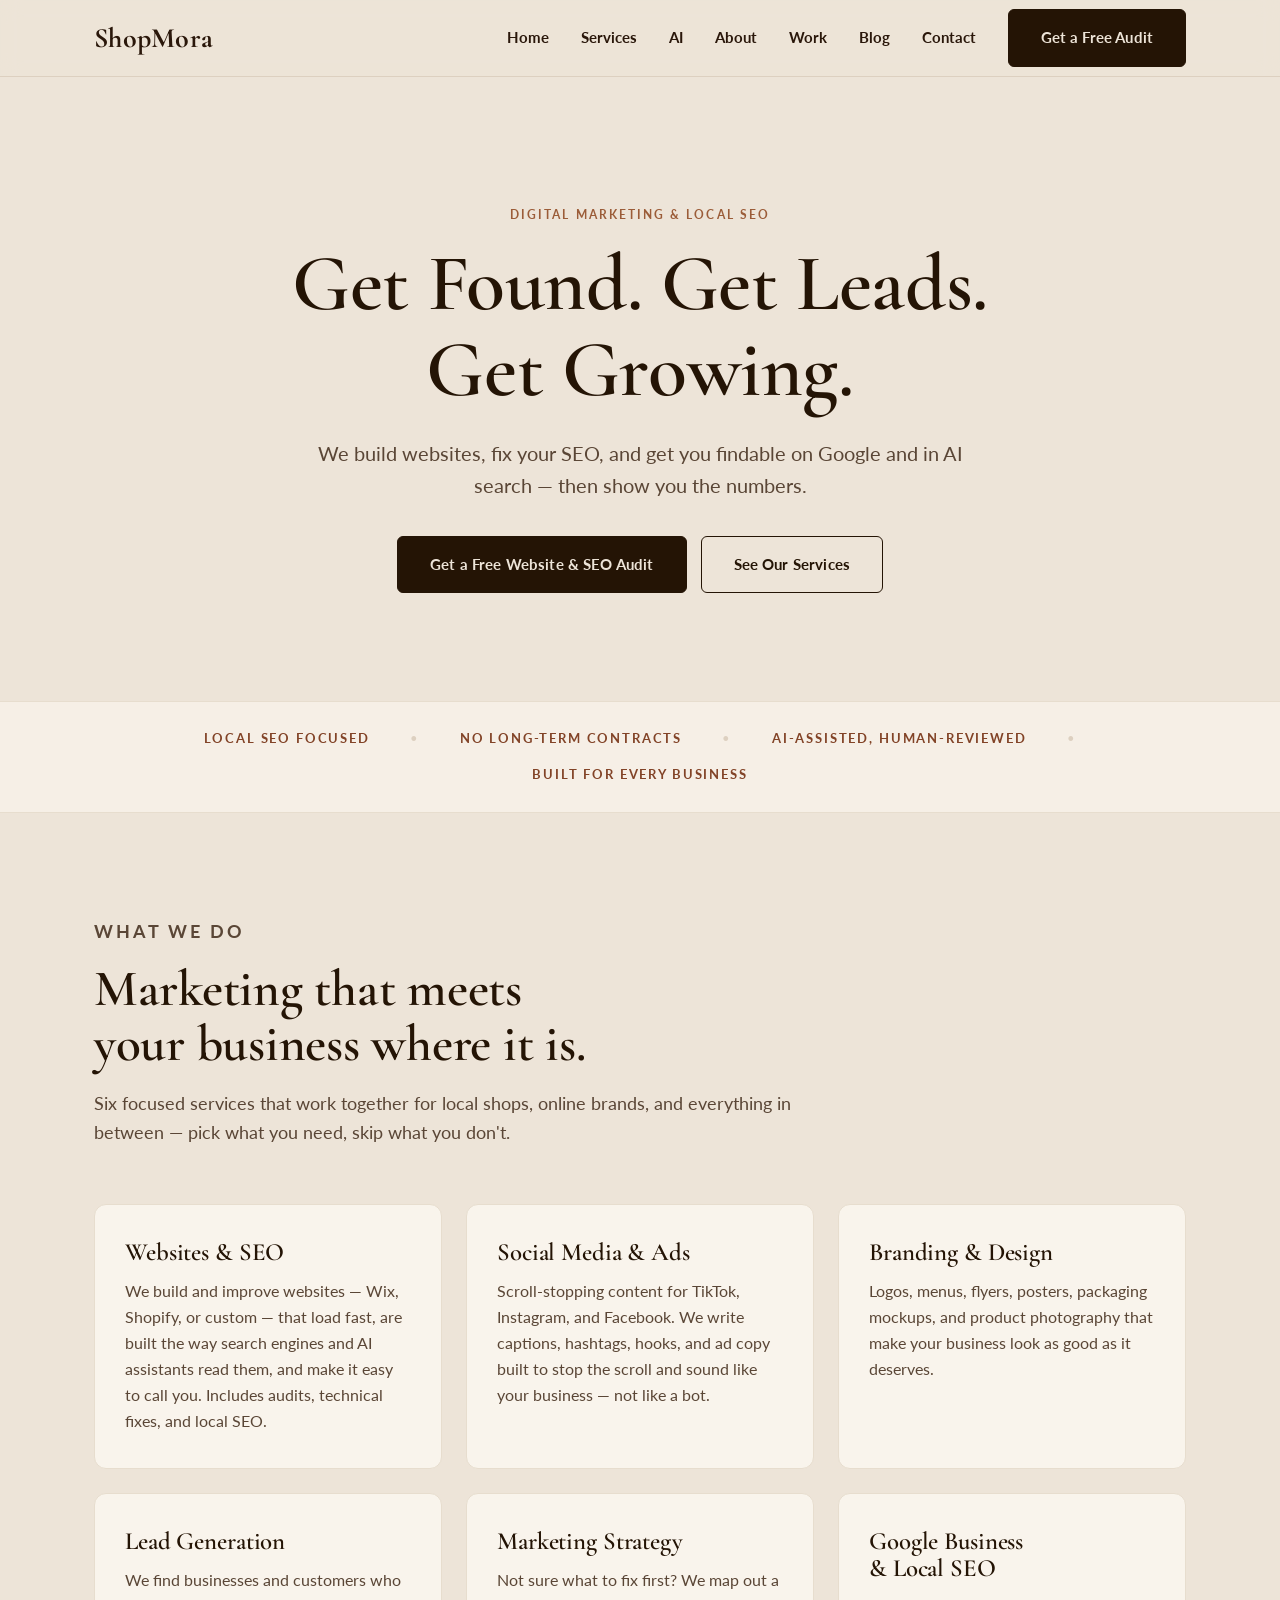
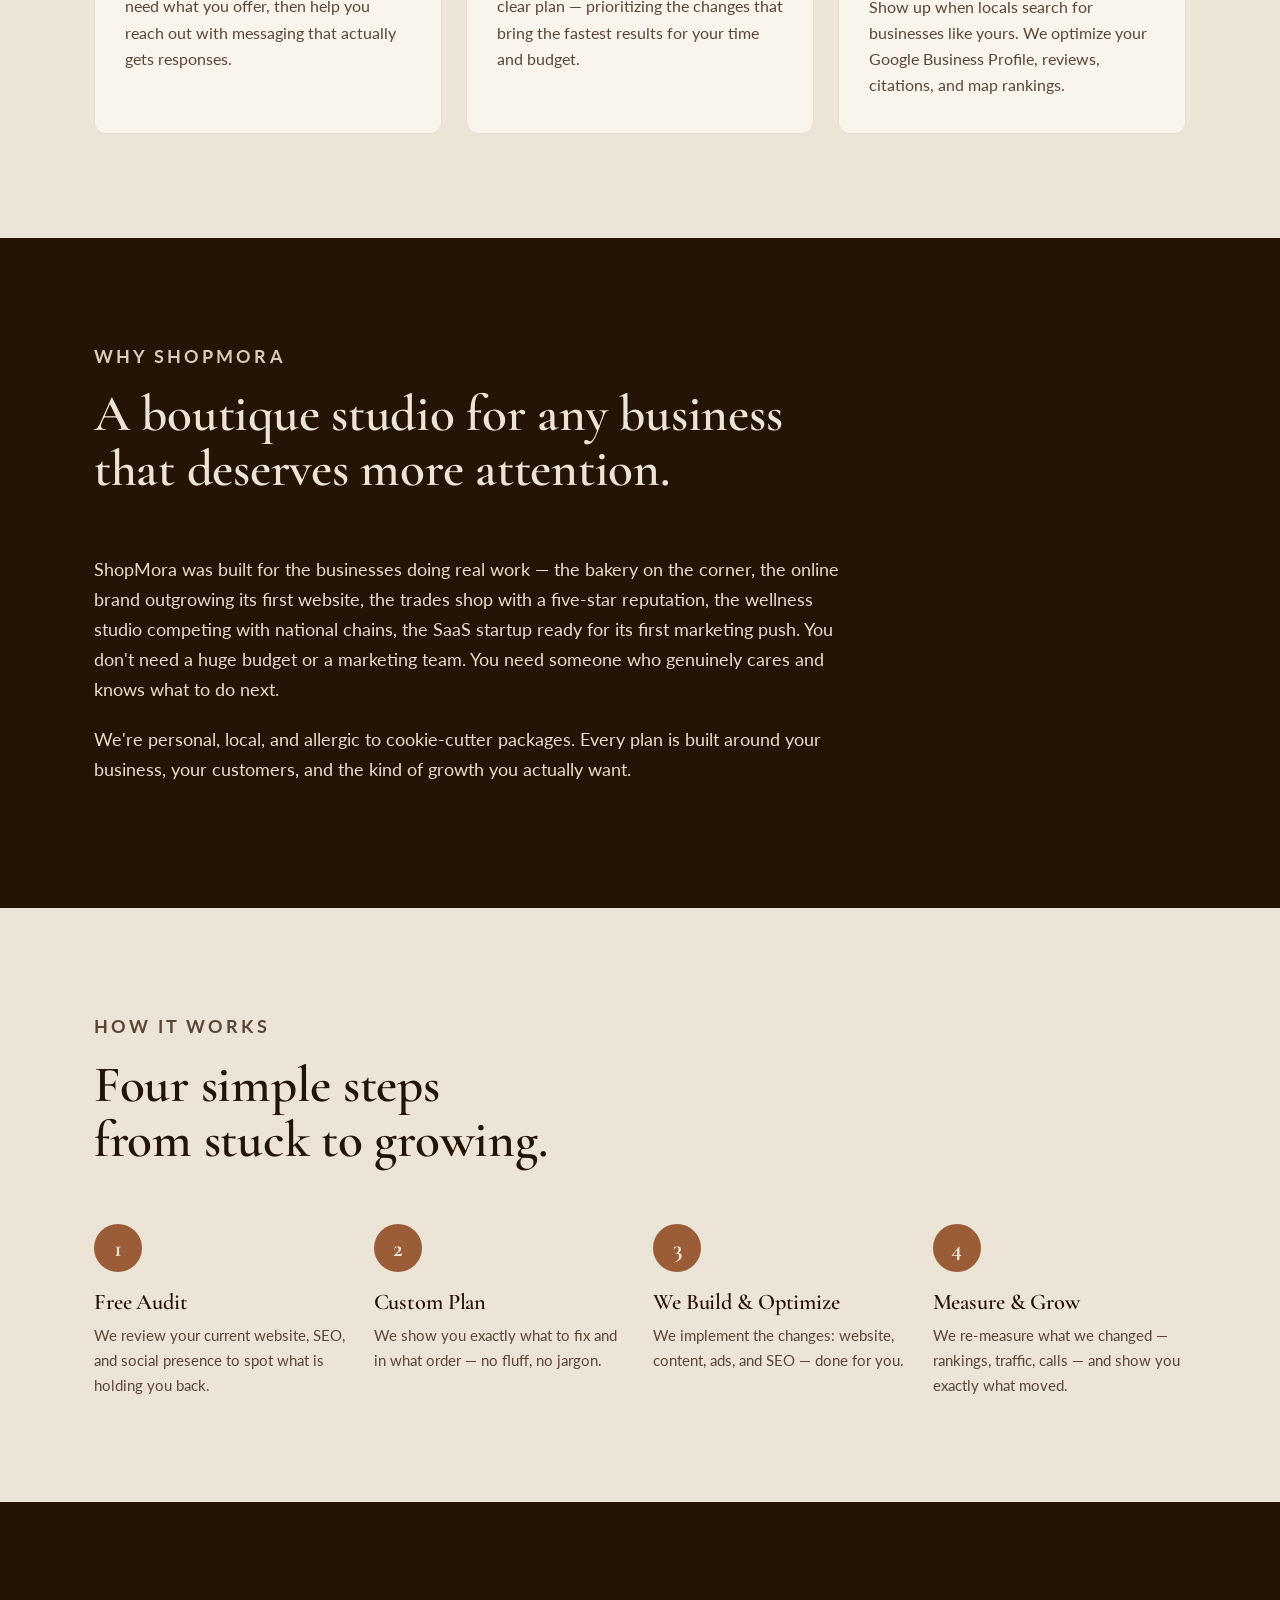
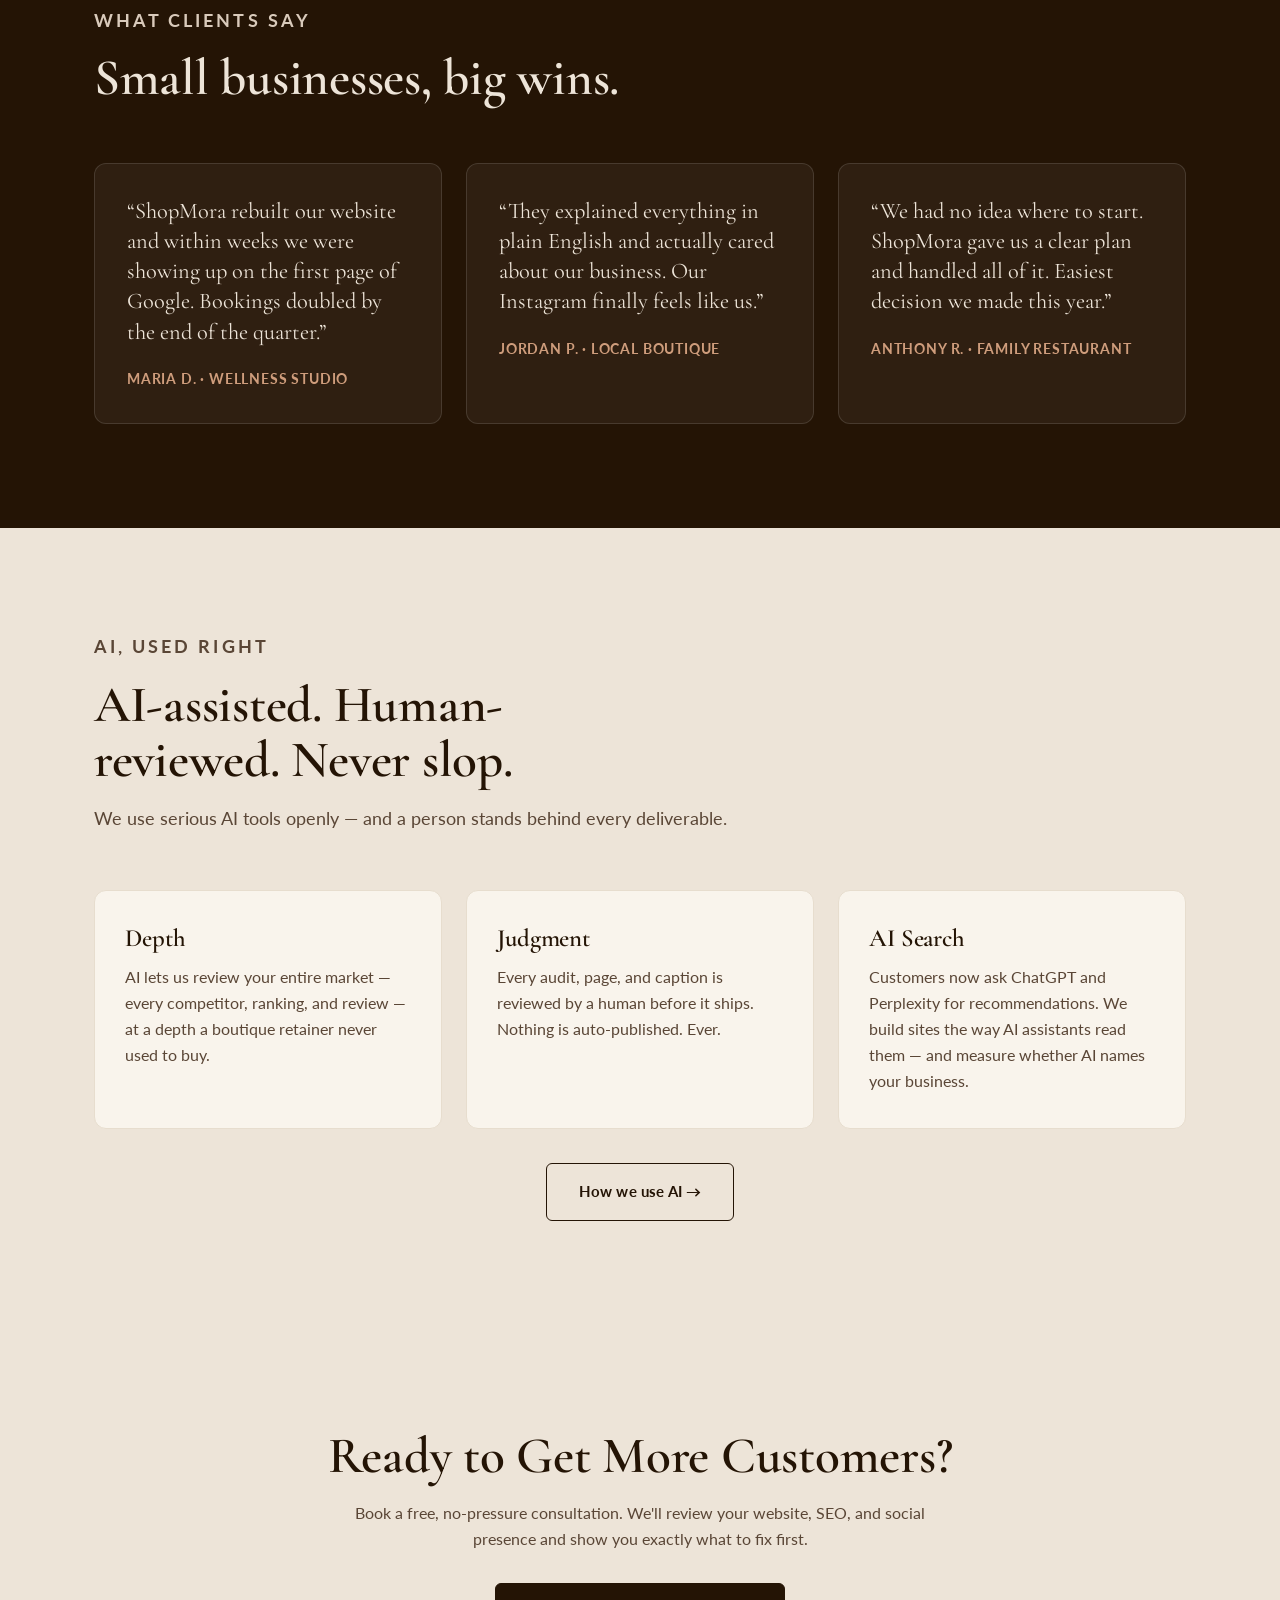
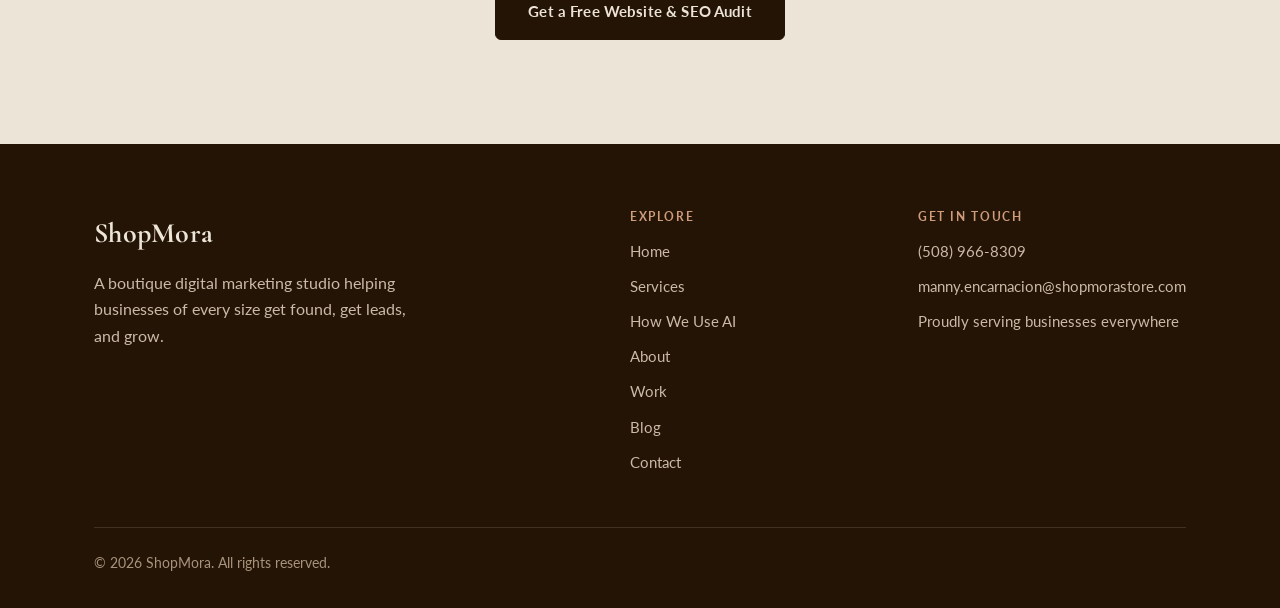
==== commit 3a85cfd2: "Add How We Use AI page + AI-assisted human-reviewed positioning sitewide + compliance copy pass" ====
--- a/index.html
+++ b/index.html
@@ -4,7 +4,7 @@
 <meta charset="UTF-8">
 <meta name="viewport" content="width=device-width, initial-scale=1">
 <title>Digital Marketing &amp; Local SEO for Small Businesses | ShopMora</title>
-<meta name="description" content="ShopMora is a boutique digital marketing studio. We build fast websites, rank you on Google, and turn online attention into real customers. Get a free audit.">
+<meta name="description" content="ShopMora is a boutique digital marketing studio. We build fast websites, get you findable on Google and in AI search, and show you exactly what moved. Get a free audit.">
 <link rel="canonical" href="https://shopmorastore.com/">
 <meta property="og:type" content="website">
 <meta property="og:title" content="Digital Marketing &amp; Local SEO for Small Businesses | ShopMora">
@@ -14,12 +14,18 @@
 <meta name="twitter:card" content="summary_large_image">
 <meta name="twitter:title" content="Digital Marketing &amp; Local SEO for Small Businesses | ShopMora">
 <meta name="twitter:description" content="Boutique digital marketing: websites, SEO, social, and strategy that turn attention into customers.">
+<link rel="icon" href="/favicon.ico" sizes="any">
+<link rel="icon" type="image/png" sizes="32x32" href="/favicon-32x32.png">
+<link rel="icon" type="image/png" sizes="16x16" href="/favicon-16x16.png">
+<link rel="apple-touch-icon" href="/apple-touch-icon.png">
+<link rel="manifest" href="/site.webmanifest">
+<meta name="theme-color" content="#9b5c38">
 <link rel="preconnect" href="https://fonts.googleapis.com">
 <link rel="preconnect" href="https://fonts.gstatic.com" crossorigin>
 <link href="https://fonts.googleapis.com/css2?family=Cormorant+Garamond:wght@500;600;700&family=Lato:wght@400;700&display=swap" rel="stylesheet">
 <link rel="stylesheet" href="styles.css">
 <script type="application/ld+json">
-{"@context":"https://schema.org","@type":"ProfessionalService","@id":"https://shopmorastore.com/#business","name":"ShopMora","description":"Boutique digital marketing studio offering websites, SEO, social media, branding, and marketing strategy for small businesses.","url":"https://shopmorastore.com","email":"manny.encarnacion@shopmorastore.com","telephone":"+1-508-966-8309","areaServed":{"@type":"Country","name":"United States"},"priceRange":"$$","founder":{"@type":"Person","name":"Manny Encarnacion"},"contactPoint":{"@type":"ContactPoint","telephone":"+1-508-966-8309","email":"manny.encarnacion@shopmorastore.com","contactType":"customer service"},"serviceType":["Web Design","Search Engine Optimization","Local SEO","Social Media Marketing","Branding","Marketing Strategy"]}
+{"@context":"https://schema.org","@type":"ProfessionalService","@id":"https://shopmorastore.com/#business","name":"ShopMora","description":"Boutique digital marketing studio offering websites, SEO, social media, branding, and marketing strategy for small businesses.","url":"https://shopmorastore.com","email":"manny.encarnacion@shopmorastore.com","telephone":"+1-508-966-8309","areaServed":{"@type":"Country","name":"United States"},"priceRange":"$$","founder":{"@type":"Person","name":"Manny Encarnacion"},"contactPoint":{"@type":"ContactPoint","telephone":"+1-508-966-8309","email":"manny.encarnacion@shopmorastore.com","contactType":"customer service"},"serviceType":["Web Design","Search Engine Optimization","Local SEO","AI Search Optimization","Social Media Marketing","Branding","Marketing Strategy"]}
 </script>
 </head>
 <body>
@@ -31,6 +37,7 @@
     <nav class="nav-links" id="nav" aria-label="Primary">
       <a href="/">Home</a>
       <a href="/services">Services</a>
+      <a href="/ai">AI</a>
       <a href="/about">About</a>
       <a href="/work">Work</a>
       <a href="/blog">Blog</a>
@@ -46,7 +53,7 @@
     <div class="wrap">
       <p class="eyebrow">Digital Marketing &amp; Local SEO</p>
       <h1>Get Found. Get Leads.<br class="br-lg">Get Growing.</h1>
-      <p class="lead">We build websites, fix your SEO, and get businesses found on Google &mdash; then turn that attention into real customers.</p>
+      <p class="lead">We build websites, fix your SEO, and get you findable on Google and in AI search &mdash; then show you the numbers.</p>
       <div class="hero-actions">
         <a class="btn btn-primary" href="/audit">Get a Free Website &amp; SEO Audit</a>
         <a class="btn btn-ghost" href="/services">See Our Services</a>
@@ -58,7 +65,7 @@
     <div class="wrap">
       <span>Local SEO Focused</span><span class="dot">&bull;</span>
       <span>No Long-Term Contracts</span><span class="dot">&bull;</span>
-      <span>Results-Driven</span><span class="dot">&bull;</span>
+      <span>AI-Assisted, Human-Reviewed</span><span class="dot">&bull;</span>
       <span>Built for Every Business</span>
     </div>
   </div>
@@ -71,8 +78,8 @@
         <p>Six focused services that work together for local shops, online brands, and everything in between &mdash; pick what you need, skip what you don't.</p>
       </div>
       <div class="grid">
-        <div class="card reveal"><h3>Websites &amp; SEO</h3><p>We build and improve websites &mdash; Wix, Shopify, or custom &mdash; that load fast, rank on Google, and turn visitors into customers. Includes audits, technical fixes, and local SEO.</p></div>
-        <div class="card reveal"><h3>Social Media &amp; Ads</h3><p>Scroll-stopping content for TikTok, Instagram, and Facebook. We write captions, hashtags, hooks, and ad copy designed to drive engagement and sales.</p></div>
+        <div class="card reveal"><h3>Websites &amp; SEO</h3><p>We build and improve websites &mdash; Wix, Shopify, or custom &mdash; that load fast, are built the way search engines and AI assistants read them, and make it easy to call you. Includes audits, technical fixes, and local SEO.</p></div>
+        <div class="card reveal"><h3>Social Media &amp; Ads</h3><p>Scroll-stopping content for TikTok, Instagram, and Facebook. We write captions, hashtags, hooks, and ad copy built to stop the scroll and sound like your business &mdash; not like a bot.</p></div>
         <div class="card reveal"><h3>Branding &amp; Design</h3><p>Logos, menus, flyers, posters, packaging mockups, and product photography that make your business look as good as it deserves.</p></div>
         <div class="card reveal"><h3>Lead Generation</h3><p>We find businesses and customers who need what you offer, then help you reach out with messaging that actually gets responses.</p></div>
         <div class="card reveal"><h3>Marketing Strategy</h3><p>Not sure what to fix first? We map out a clear plan &mdash; prioritizing the changes that bring the fastest results for your time and budget.</p></div>
@@ -104,7 +111,7 @@
         <div class="step reveal"><div class="num">1</div><h3>Free Audit</h3><p>We review your current website, SEO, and social presence to spot what is holding you back.</p></div>
         <div class="step reveal"><div class="num">2</div><h3>Custom Plan</h3><p>We show you exactly what to fix and in what order &mdash; no fluff, no jargon.</p></div>
         <div class="step reveal"><div class="num">3</div><h3>We Build &amp; Optimize</h3><p>We implement the changes: website, content, ads, and SEO &mdash; done for you.</p></div>
-        <div class="step reveal"><div class="num">4</div><h3>Grow</h3><p>You start seeing more visibility, leads, and sales from real local customers.</p></div>
+        <div class="step reveal"><div class="num">4</div><h3>Measure &amp; Grow</h3><p>We re-measure what we changed &mdash; rankings, traffic, calls &mdash; and show you exactly what moved.</p></div>
       </div>
     </div>
   </section>
@@ -120,6 +127,22 @@
         <div class="quote reveal"><blockquote>&ldquo;They explained everything in plain English and actually cared about our business. Our Instagram finally feels like us.&rdquo;</blockquote><cite>Jordan P. &middot; Local Boutique</cite></div>
         <div class="quote reveal"><blockquote>&ldquo;We had no idea where to start. ShopMora gave us a clear plan and handled all of it. Easiest decision we made this year.&rdquo;</blockquote><cite>Anthony R. &middot; Family Restaurant</cite></div>
       </div>
+    </div>
+  </section>
+
+  <section>
+    <div class="wrap">
+      <div class="section-head reveal">
+        <p class="eyebrow">AI, Used Right</p>
+        <h2>AI-assisted. Human-reviewed. Never slop.</h2>
+        <p>We use serious AI tools openly &mdash; and a person stands behind every deliverable.</p>
+      </div>
+      <div class="grid">
+        <div class="card reveal"><h3>Depth</h3><p>AI lets us review your entire market &mdash; every competitor, ranking, and review &mdash; at a depth a boutique retainer never used to buy.</p></div>
+        <div class="card reveal"><h3>Judgment</h3><p>Every audit, page, and caption is reviewed by a human before it ships. Nothing is auto-published. Ever.</p></div>
+        <div class="card reveal"><h3>AI Search</h3><p>Customers now ask ChatGPT and Perplexity for recommendations. We build sites the way AI assistants read them &mdash; and measure whether AI names your business.</p></div>
+      </div>
+      <div class="hero-actions reveal" style="margin-top:34px"><a class="btn btn-ghost" href="/ai">How we use AI &rarr;</a></div>
     </div>
   </section>
 
@@ -144,6 +167,7 @@
         <ul>
           <li><a href="/">Home</a></li>
           <li><a href="/services">Services</a></li>
+          <li><a href="/ai">How We Use AI</a></li>
           <li><a href="/about">About</a></li>
           <li><a href="/work">Work</a></li>
           <li><a href="/blog">Blog</a></li>
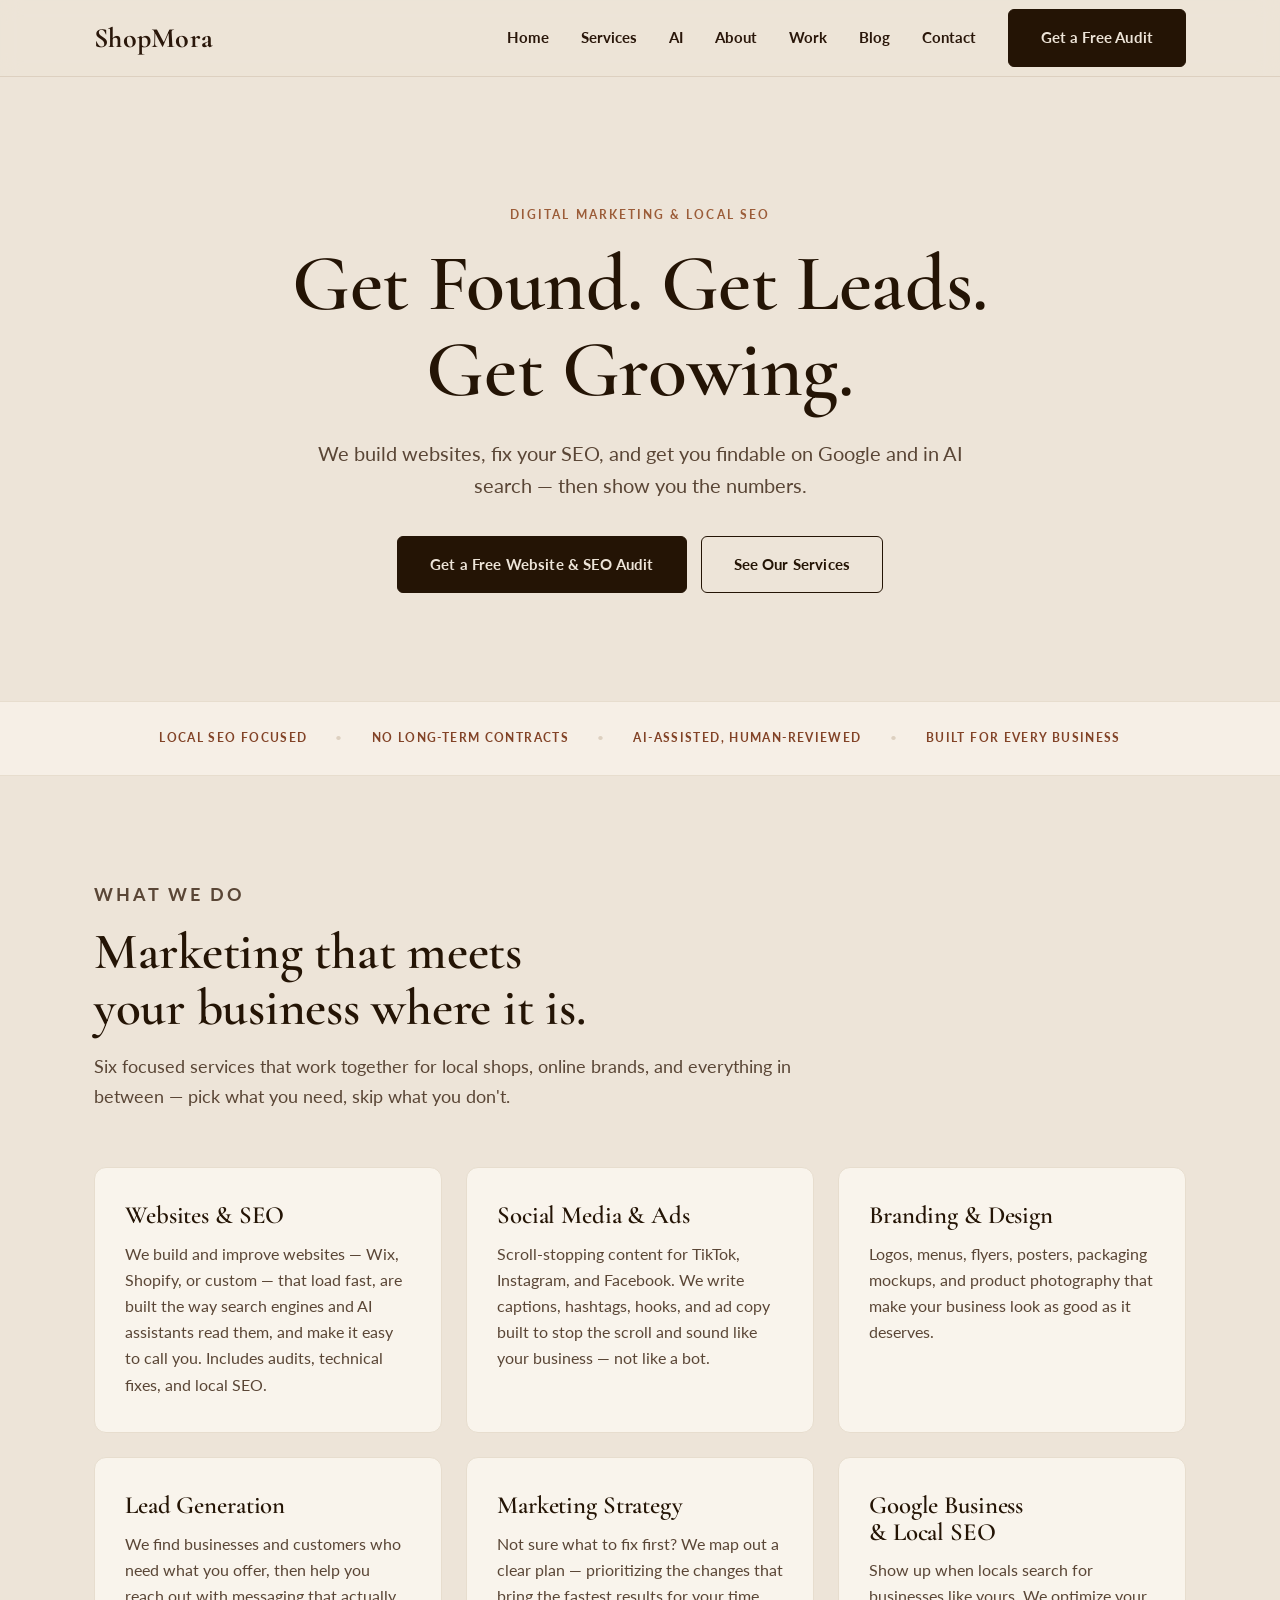
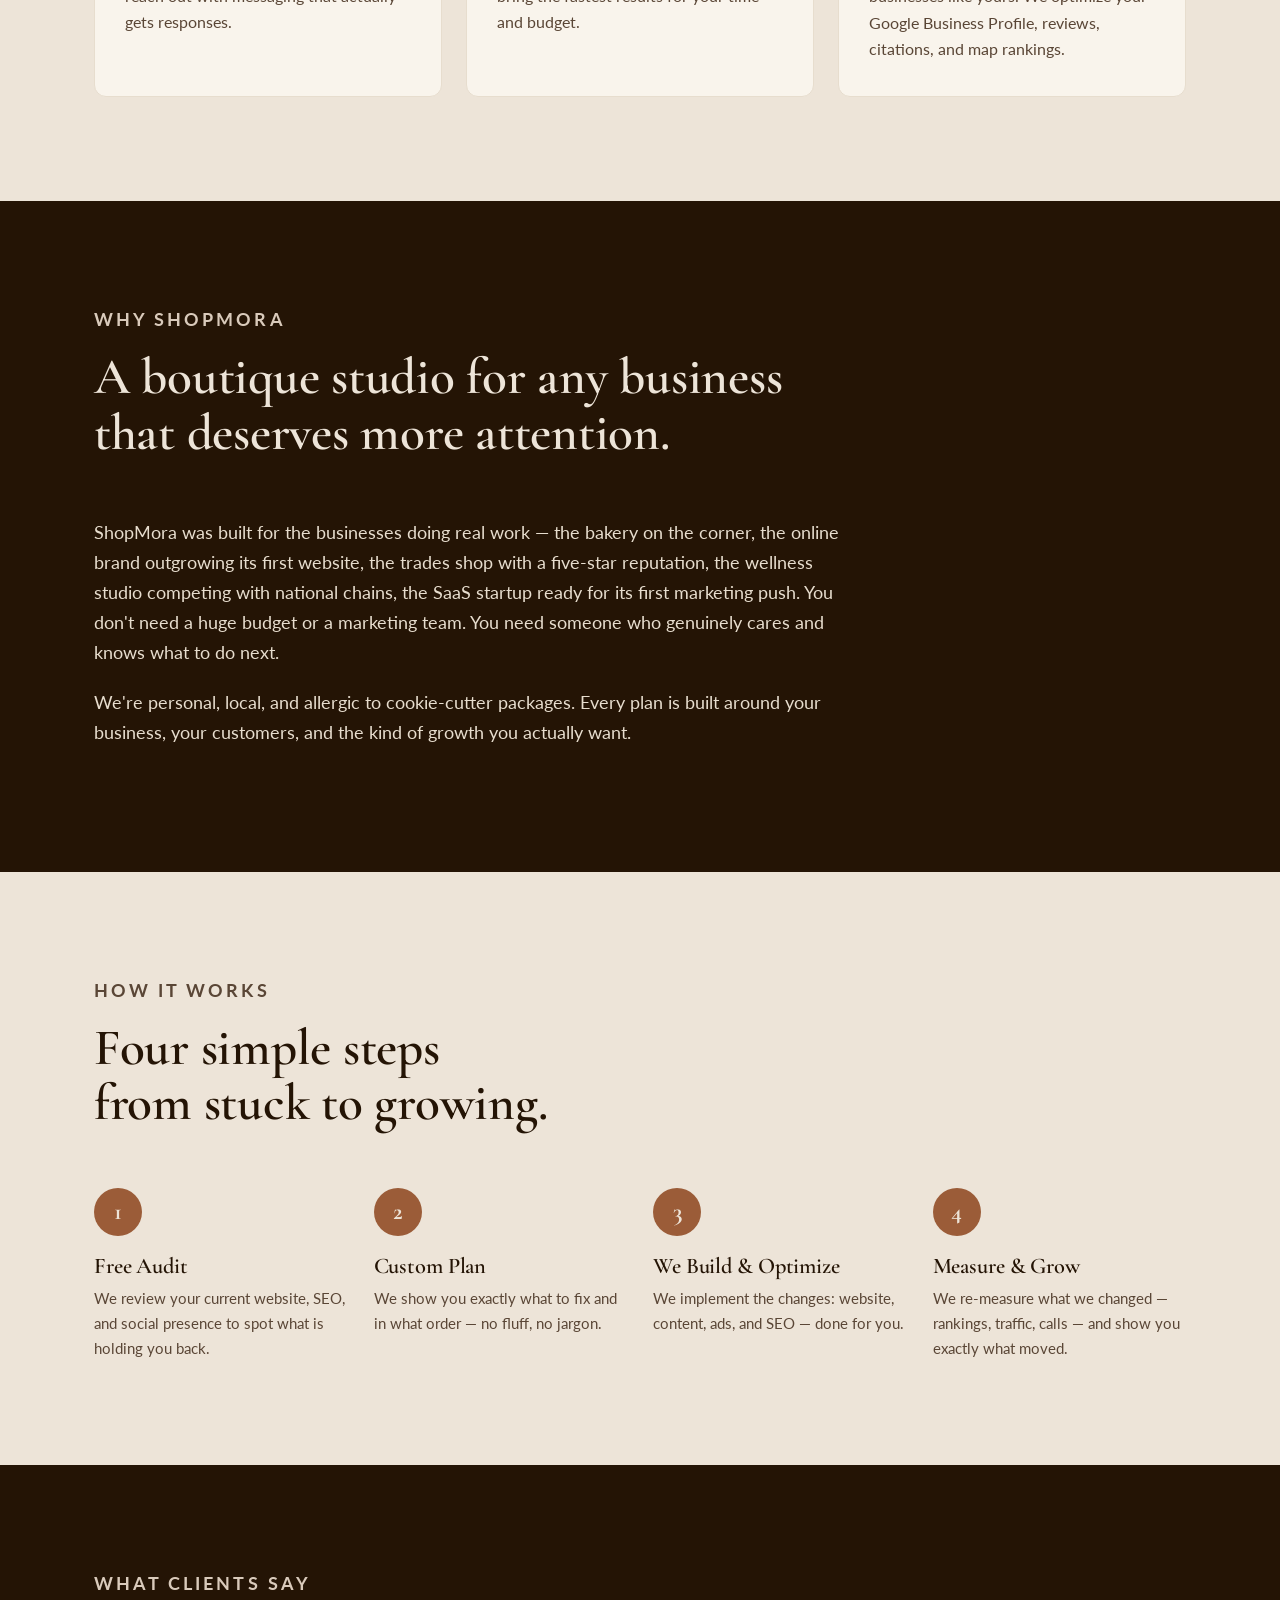
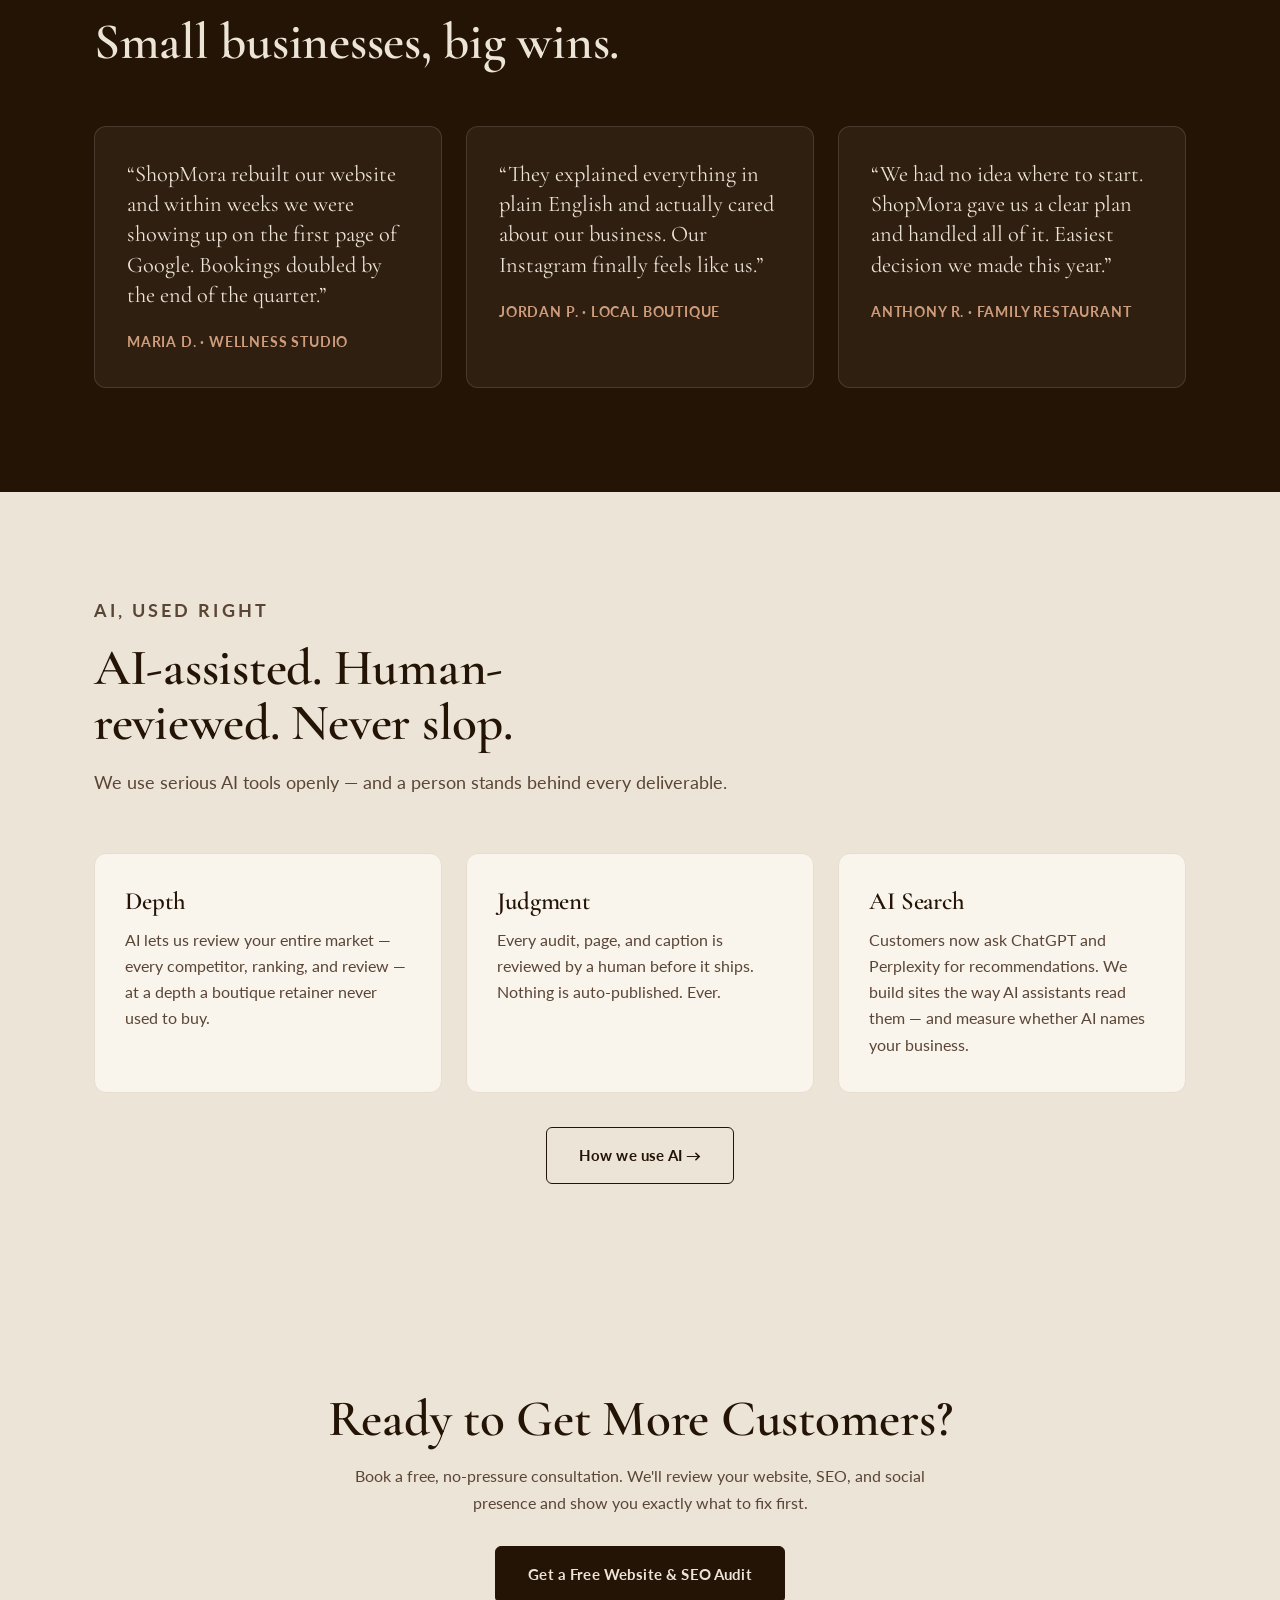
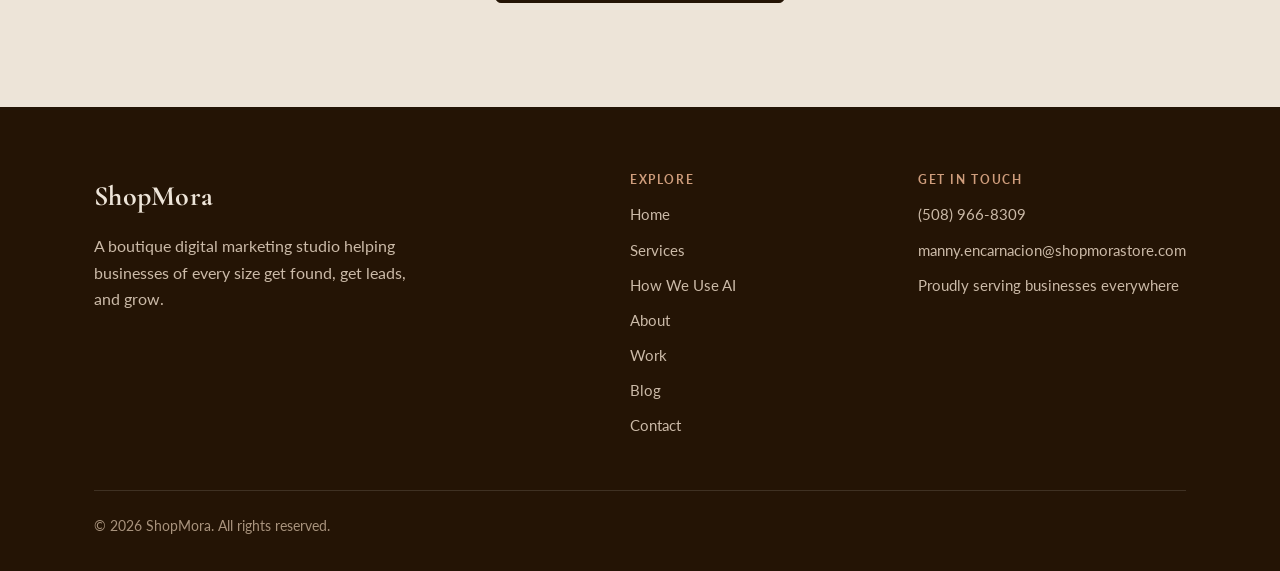
==== commit 09e5bd72: "Add Cloudflare Web Analytics beacon to all pages (correct site token)" ====
--- a/index.html
+++ b/index.html
@@ -8,12 +8,12 @@
 <link rel="canonical" href="https://shopmorastore.com/">
 <meta property="og:type" content="website">
 <meta property="og:title" content="Digital Marketing &amp; Local SEO for Small Businesses | ShopMora">
-<meta property="og:description" content="Boutique digital marketing: websites, SEO, social, and strategy that turn attention into customers.">
+<meta property="og:description" content="Boutique digital marketing: websites, SEO, AI search visibility, social, and strategy. AI-assisted, human-reviewed.">
 <meta property="og:url" content="https://shopmorastore.com/">
 <meta property="og:image" content="https://shopmorastore.com/assets/og-image.jpg">
 <meta name="twitter:card" content="summary_large_image">
 <meta name="twitter:title" content="Digital Marketing &amp; Local SEO for Small Businesses | ShopMora">
-<meta name="twitter:description" content="Boutique digital marketing: websites, SEO, social, and strategy that turn attention into customers.">
+<meta name="twitter:description" content="Boutique digital marketing: websites, SEO, AI search visibility, social, and strategy. AI-assisted, human-reviewed.">
 <link rel="icon" href="/favicon.ico" sizes="any">
 <link rel="icon" type="image/png" sizes="32x32" href="/favicon-32x32.png">
 <link rel="icon" type="image/png" sizes="16x16" href="/favicon-16x16.png">
@@ -195,5 +195,6 @@
 if('IntersectionObserver'in window){var io=new IntersectionObserver(function(es){es.forEach(function(e){if(e.isIntersecting){e.target.classList.add('in');io.unobserve(e.target)}})},{threshold:.12});els.forEach(function(el){io.observe(el)})}
 else{els.forEach(function(el){el.classList.add('in')})}})();
 </script>
+<!-- Cloudflare Web Analytics --><script defer src="https://static.cloudflareinsights.com/beacon.min.js" data-cf-beacon='{"token": "fbd0f60b4d534833815ce42ae4a2dd2b"}'></script><!-- End Cloudflare Web Analytics -->
 </body>
 </html>
--- a/styles.css
+++ b/styles.css
@@ -48,9 +48,16 @@
 
 /* trust strip */
 .trust{background:var(--surface);border-block:1px solid var(--line-soft);padding:26px 0}
-.trust .wrap{display:flex;gap:14px 40px;justify-content:center;flex-wrap:wrap;align-items:center}
-.trust span{font-size:.82rem;letter-spacing:.14em;text-transform:uppercase;font-weight:700;color:var(--brown-deep)}
+.trust .wrap{display:flex;gap:12px 28px;justify-content:center;flex-wrap:nowrap;align-items:center}
+.trust span{font-size:.78rem;letter-spacing:.11em;text-transform:uppercase;font-weight:700;color:var(--brown-deep);white-space:nowrap}
 .trust .dot{color:var(--line);font-weight:400}
+@media(max-width:1120px){
+  .trust .wrap{display:grid;grid-template-columns:repeat(2,auto);gap:14px 40px;justify-content:center;justify-items:center}
+  .trust .dot{display:none}
+}
+@media(max-width:560px){
+  .trust .wrap{grid-template-columns:auto;gap:12px;justify-items:center}
+}
 
 /* grid cards */
 .grid{display:grid;grid-template-columns:repeat(3,1fr);gap:24px}
